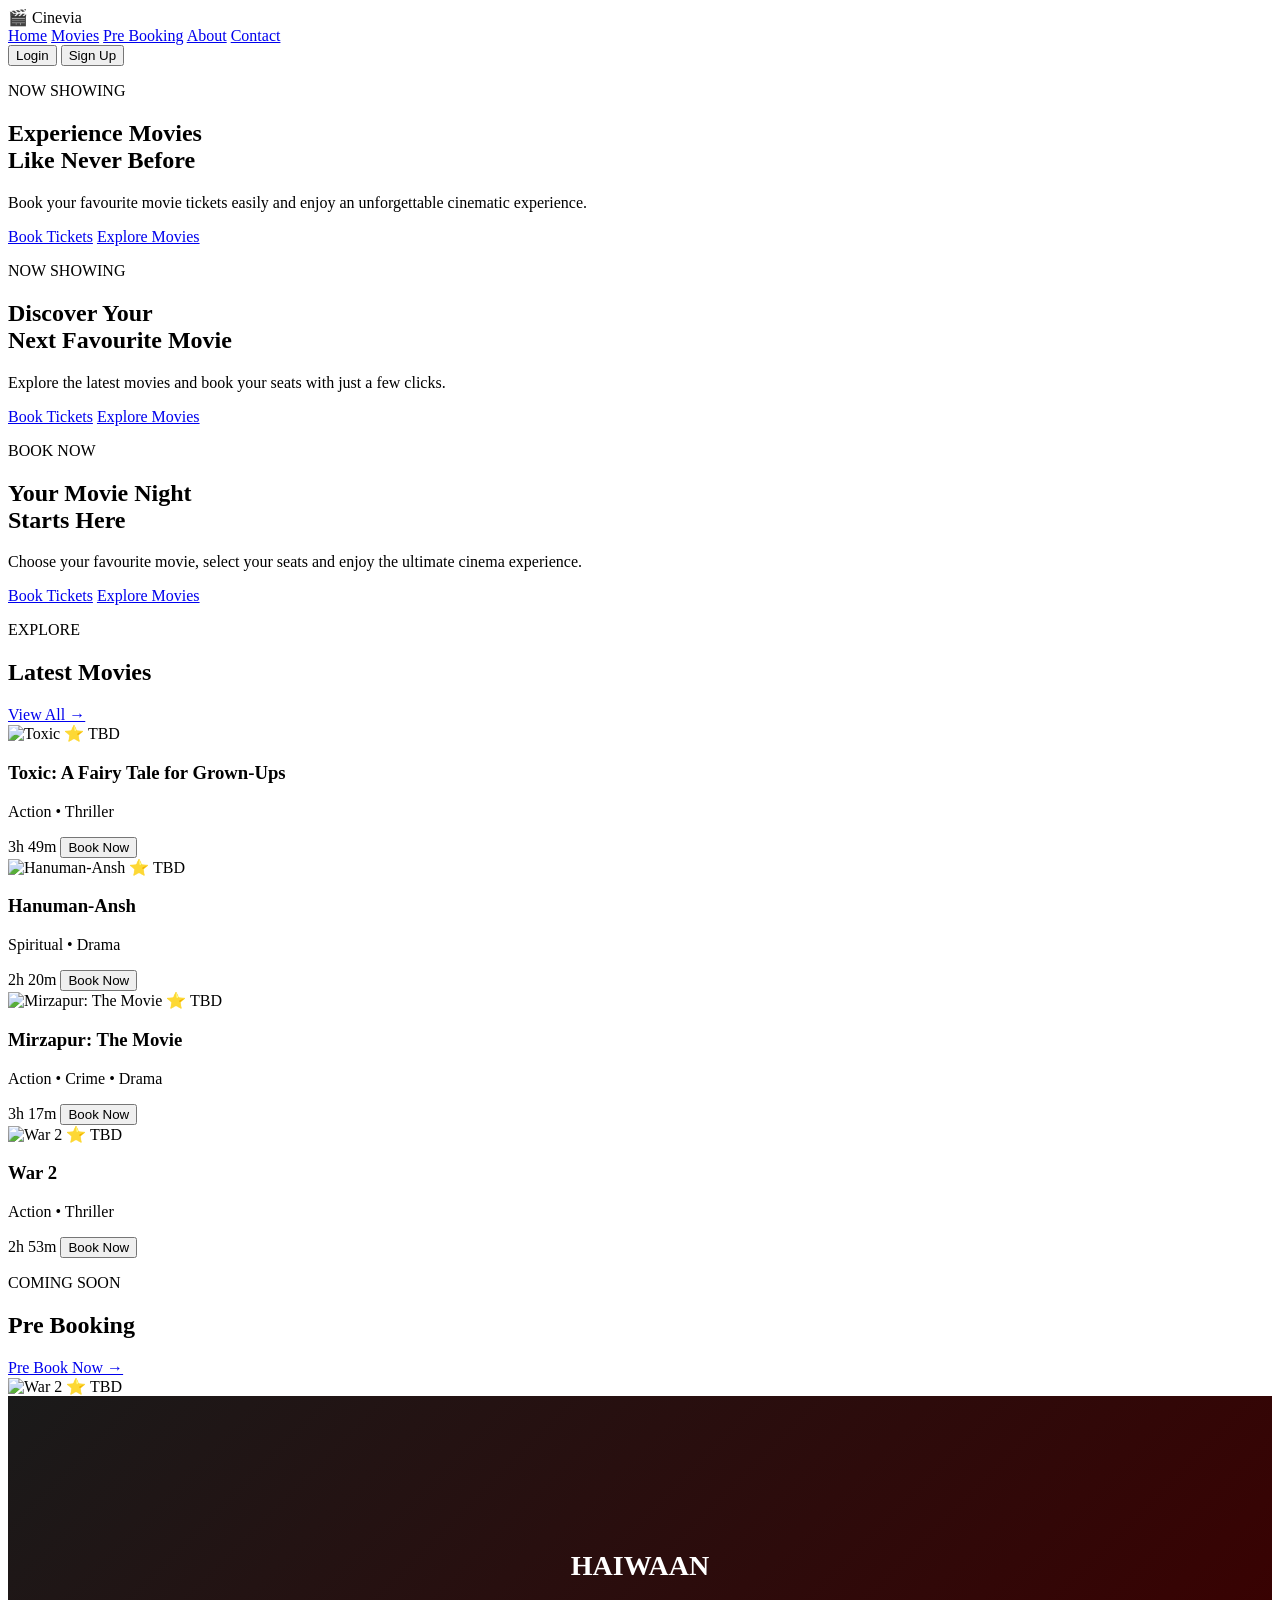
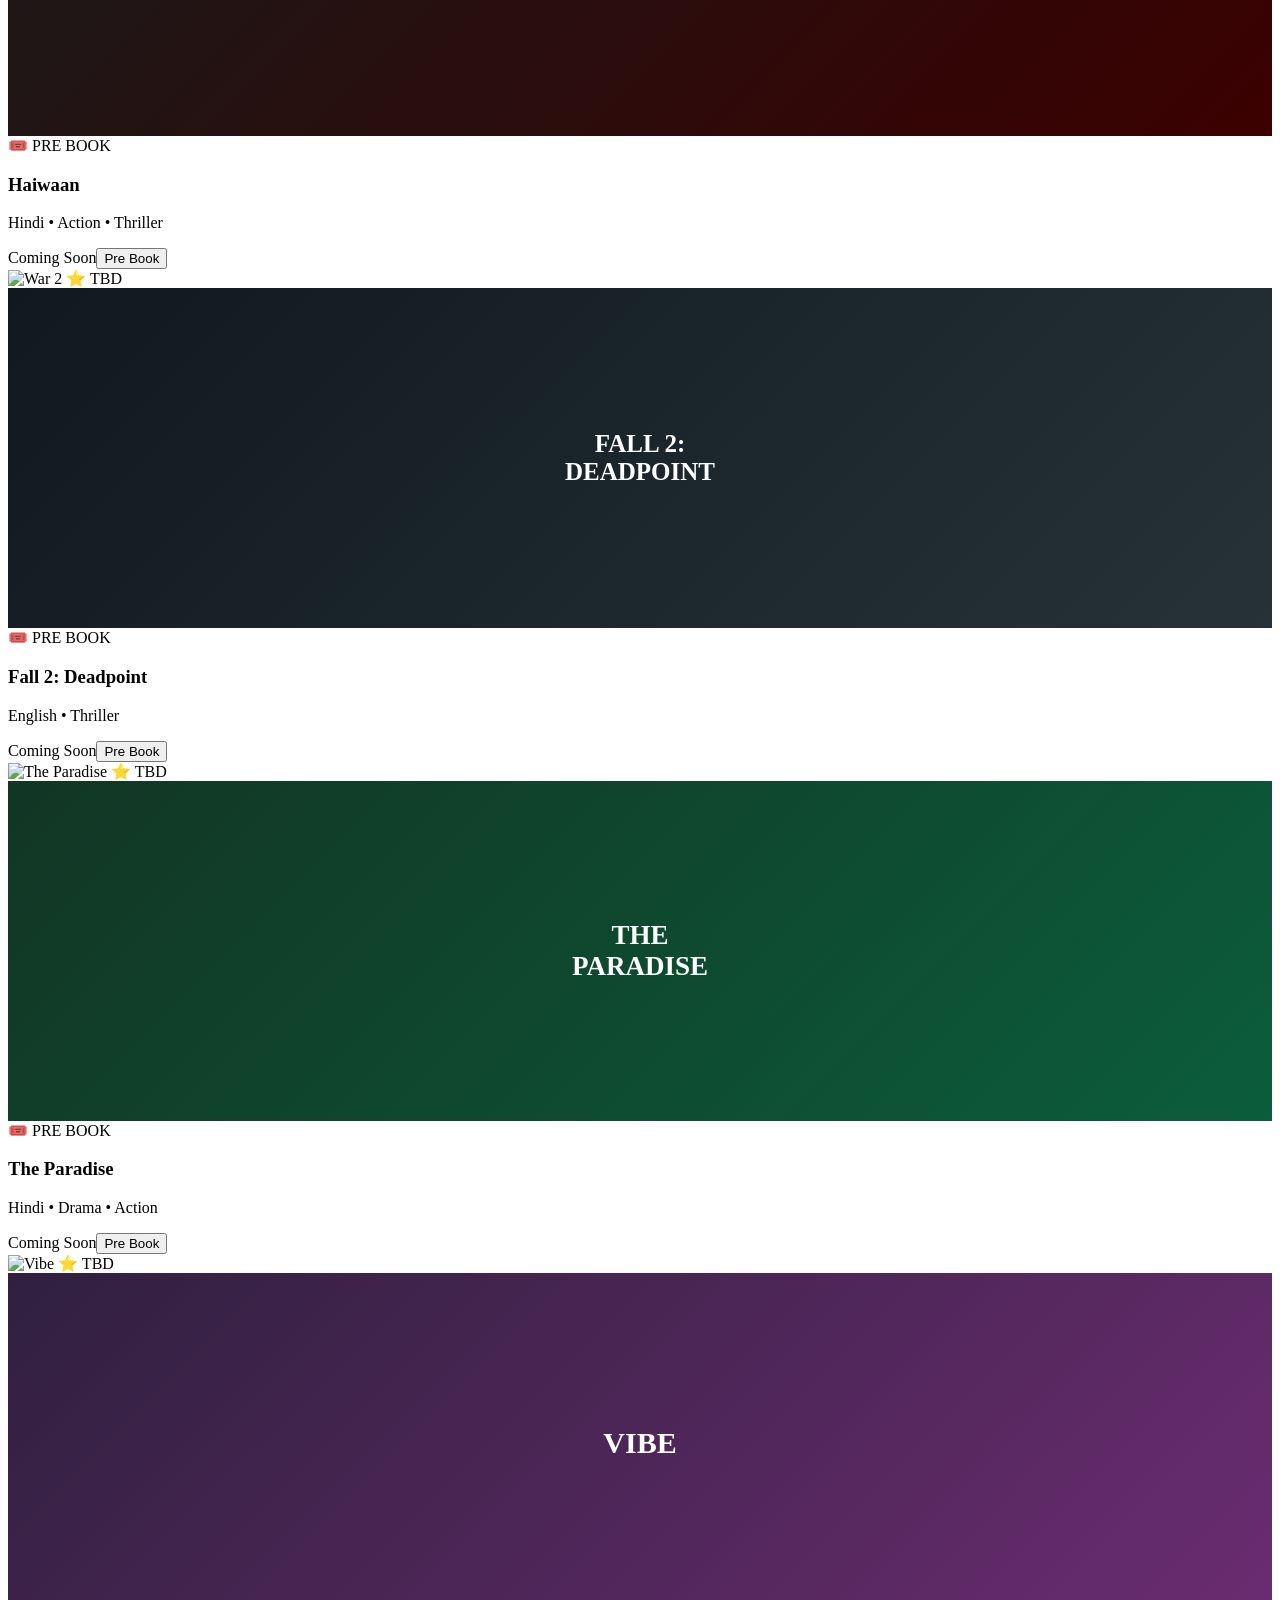
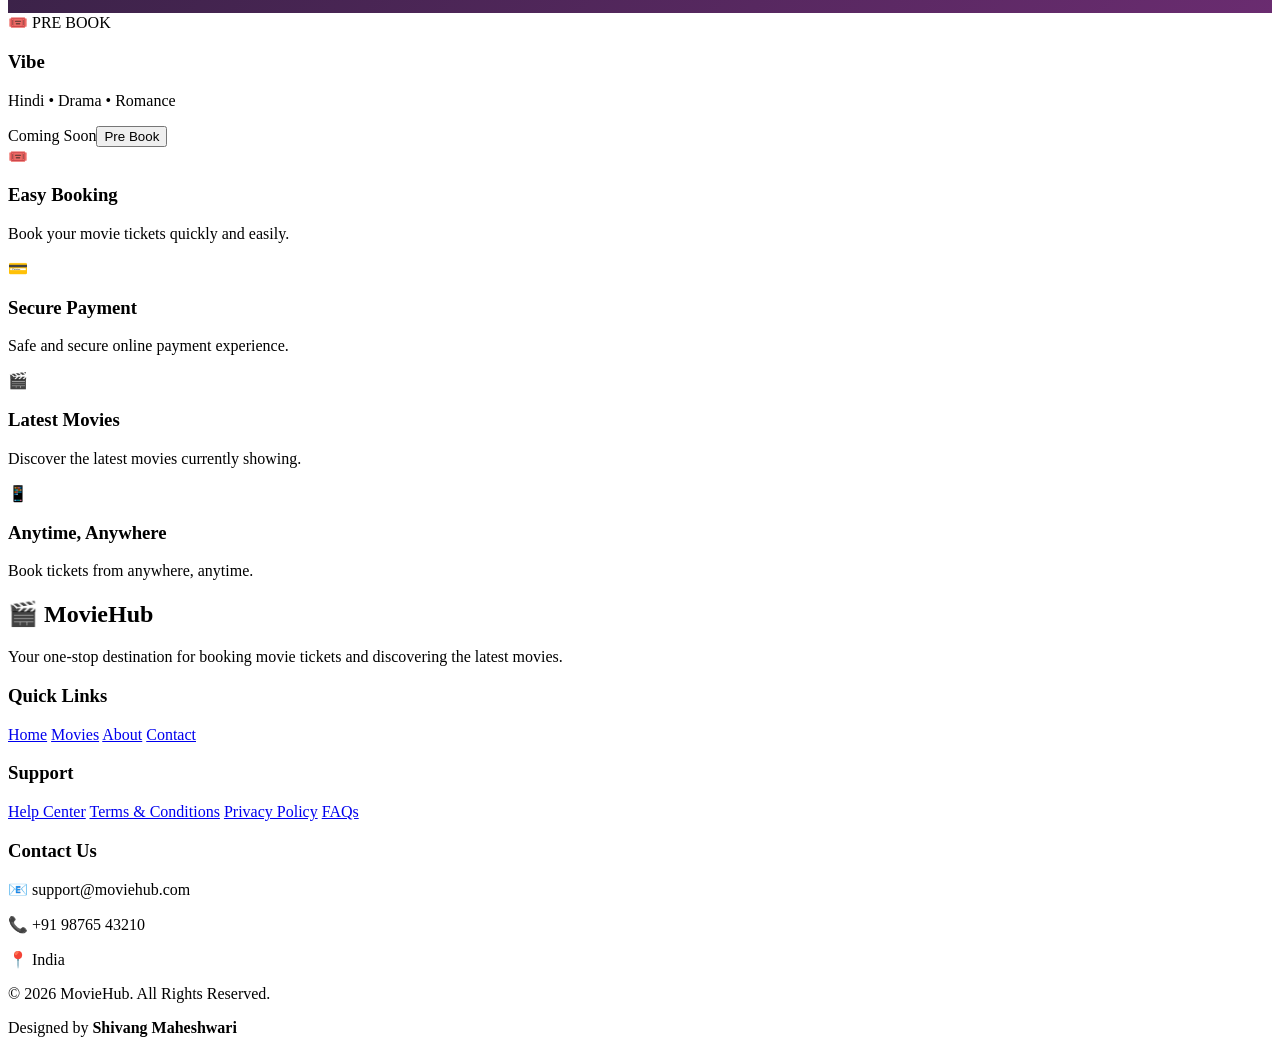
==== html/index.html @ f279b404 "[Shivang] HTML" ====
<!DOCTYPE html>
<html lang="en">
<head>
    <meta charset="UTF-8">
    <meta name="viewport" content="width=device-width, initial-scale=1.0">
    <title>MovieHub - Movie Ticket Booking</title>
    <link rel="stylesheet" href="mini.css">


    <!-- Google Font -->
    
    <link rel="preconnect" href="https://fonts.googleapis.com">
    <link rel="preconnect" href="https://fonts.gstatic.com" crossorigin>
    <link href="https://fonts.googleapis.com/css2?family=Poppins:wght@400;500;600;700;800&display=swap" rel="stylesheet">

    <!-- CSS -->
    <link rel="stylesheet" href="style.css">
</head>

<body>

    <!-- ================= NAVBAR ================= -->
    <header class="navbar">

        <div class="logo">
            🎬 <span>Cinevia</span>
        </div>

        <nav>
            <a href="#home">Home</a>
            <a href="#movies">Movies</a>
            <a href="#pre-booking">Pre Booking</a>
            <a href="#about">About</a>
            <a href="#contact">Contact</a>
        </nav>

        <div class="nav-buttons">
            <button class="login-btn">Login</button>
            <button class="signup-btn">Sign Up</button>
        </div>

    </header>


   <!-- ================= HERO SLIDER ================= -->
<section class="hero-slider" id="home">

    <!-- Slide 1 -->
    <div class="slide slide-1">
        <div class="hero-content">
            <p class="small-title">NOW SHOWING</p>

            <h1>Experience Movies<br>Like Never Before</h1>

            <p class="hero-text">
                Book your favourite movie tickets easily and enjoy
                an unforgettable cinematic experience.
            </p>

            <div class="hero-buttons">
                <a href="#movies" class="book-btn">Book Tickets</a>
                <a href="#movies" class="explore-btn">Explore Movies</a>
            </div>
        </div>
    </div>


    <!-- Slide 2 -->
    <div class="slide slide-2">
        <div class="hero-content">
            <p class="small-title">NOW SHOWING</p>

            <h1>Discover Your<br>Next Favourite Movie</h1>

            <p class="hero-text">
                Explore the latest movies and book your seats
                with just a few clicks.
            </p>

            <div class="hero-buttons">
                <a href="#movies" class="book-btn">Book Tickets</a>
                <a href="#movies" class="explore-btn">Explore Movies</a>
            </div>
        </div>
    </div>


    <!-- Slide 3 -->
    <div class="slide slide-3">
        <div class="hero-content">
            <p class="small-title">BOOK NOW</p>

            <h1>Your Movie Night<br>Starts Here</h1>

            <p class="hero-text">
                Choose your favourite movie, select your seats
                and enjoy the ultimate cinema experience.
            </p>

            <div class="hero-buttons">
                <a href="#movies" class="book-btn">Book Tickets</a>
                <a href="#movies" class="explore-btn">Explore Movies</a>
            </div>
        </div>
    </div>

</section>


    <!-- ================= MOVIES SECTION ================= -->
    <section class="movies-section" id="movies">

        <div class="section-heading">
            <div>
                <p class="section-subtitle">EXPLORE</p>
                <h2>Latest Movies</h2>
            </div>

            <a href="#" class="view-all">View All →</a>
        </div>

        <div class="movie-grid">

            <!-- Movie 1: Toxic -->
            <div class="movie-card">
                <div class="poster">
                    <img src="https://img.studioflicks.com/wp-content/uploads/2026/01/08192338/fJBAfLiNfovSAb6KjkIndpF3Sm7.jpg" alt="Toxic">
                    <span class="rating">⭐ TBD</span>
                </div>

                <div class="movie-info">
                    <h3>Toxic: A Fairy Tale for Grown-Ups</h3>
                    <p>Action • Thriller</p>

                    <div class="movie-bottom">
                        <span>3h 49m</span>
                        <button>Book Now</button>
                    </div>
                </div>
            </div>

            <!-- Movie 2: Hanuman-Ansh -->
            <div class="movie-card">
                <div class="poster">
                    <img src="https://panasiabiz.com/wp-content/uploads/2026/02/hanuman-movie.webp" alt="Hanuman-Ansh">
                    <span class="rating">⭐ TBD</span>
                </div>

                <div class="movie-info">
                    <h3>Hanuman-Ansh</h3>
                    <p>Spiritual • Drama</p>

                    <div class="movie-bottom">
                        <span>2h 20m</span>
                        <button>Book Now</button>
                    </div>
                </div>
            </div>

            <!-- Movie 3: Mirzapur -->
            <div class="movie-card">
                <div class="poster">
                    <img src="https://images.plex.tv/photo?size=large-720&scale=2&url=https:%2F%2Fimage.tmdb.org%2Ft%2Fp%2Foriginal%2F7CFdq8M9ZuP1QRLaBG2ExdcrCBs.jpg" alt="Mirzapur: The Movie">
                    <span class="rating">⭐ TBD</span>
                </div>

                <div class="movie-info">
                    <h3>Mirzapur: The Movie</h3>
                    <p>Action • Crime • Drama</p>

                    <div class="movie-bottom">
                        <span>3h 17m</span>
                        <button>Book Now</button>
                    </div>
                </div>
            </div>

            <!-- Movie 4: War 2 -->
            <div class="movie-card">
                <div class="poster">
                    <img src="https://www.rogerebert.com/wp-content/uploads/2025/08/2Yc8Kl2ldPpDzLrG2M5Ddv62FXB-jpg.webp" alt="War 2">
                    <span class="rating">⭐ TBD</span>
                </div>

                <div class="movie-info">
                    <h3>War 2</h3>
                    <p>Action • Thriller</p>

                    <div class="movie-bottom">
                        <span>2h 53m</span>
                        <button>Book Now</button>
                    </div>
                </div>
            </div>

        </div>
    </section>



    <!-- ================= PRE-BOOKING SECTION ================= -->
    <section class="movies-section" id="pre-booking">
        <div class="section-heading">
            <div>
                <p class="section-subtitle">COMING SOON</p>
                <h2>Pre Booking</h2>
            </div>
            <a href="#pre-booking" class="view-all">Pre Book Now →</a>
        </div>

        <div class="movie-grid">
            <div class="movie-card">
                <div class="poster">
                    <img src="https://m.media-amazon.com/images/M/MV5BMDI3MDI3NmUtNjAwZS00OWU5LWI4ODEtMzMxMTI2OGRhZjQ5XkEyXkFqcGc@._V1_.jpg" alt="War 2">
                    <span class="rating">⭐ TBD</span>
                    <div style="height:100%;min-height:300px;display:flex;align-items:center;justify-content:center;background:linear-gradient(135deg,#1a1a1a,#3b0000);color:white;font-size:28px;font-weight:700;text-align:center;padding:20px;">HAIWAAN</div>
                    <span class="rating">🎟️ PRE BOOK</span>
                </div>
                <div class="movie-info">
                    <h3>Haiwaan</h3>
                    <p>Hindi • Action • Thriller</p>
                    <div class="movie-bottom"><span>Coming Soon</span><button>Pre Book</button></div>
                </div>
            </div>

            <div class="movie-card">
                <div class="poster">
                    <img src="https://image.tmdb.org/t/p/original/252nvxg7orVQIX4O76uPCqq4qem.jpg" alt="War 2">
                    <span class="rating">⭐ TBD</span>
                    <div style="height:100%;min-height:300px;display:flex;align-items:center;justify-content:center;background:linear-gradient(135deg,#101820,#263238);color:white;font-size:25px;font-weight:700;text-align:center;padding:20px;">FALL 2:<br>DEADPOINT</div>
                    <span class="rating">🎟️ PRE BOOK</span>
                </div>
                <div class="movie-info">
                    <h3>Fall 2: Deadpoint</h3>
                    <p>English • Thriller</p>
                    <div class="movie-bottom"><span>Coming Soon</span><button>Pre Book</button></div>
                </div>
            </div>

            <div class="movie-card">
                <div class="poster">
                    <img src="https://images.filmibeat.com/ph-big/2025/08/the-paradise1754637135_0.jpg" alt="The Paradise">
                    <span class="rating">⭐ TBD</span>
                    <div style="height:100%;min-height:300px;display:flex;align-items:center;justify-content:center;background:linear-gradient(135deg,#123524,#0b5d3b);color:white;font-size:27px;font-weight:700;text-align:center;padding:20px;">THE<br>PARADISE</div>
                    <span class="rating">🎟️ PRE BOOK</span>
                </div>
                <div class="movie-info">
                    <h3>The Paradise</h3>
                    <p>Hindi • Drama • Action</p>
                    <div class="movie-bottom"><span>Coming Soon</span><button>Pre Book</button></div>
                </div>
            </div>

            <div class="movie-card">
                <div class="poster">
                    <img src="https://www.bollywoodhungama.com/wp-content/uploads/2026/05/Vibe-01.jpeg" alt="Vibe">
                    <span class="rating">⭐ TBD</span>
                    <div style="height:100%;min-height:300px;display:flex;align-items:center;justify-content:center;background:linear-gradient(135deg,#30203f,#6a2c70);color:white;font-size:30px;font-weight:700;text-align:center;padding:20px;">VIBE</div>
                    <span class="rating">🎟️ PRE BOOK</span>
                </div>
                <div class="movie-info">
                    <h3>Vibe</h3>
                    <p>Hindi • Drama • Romance</p>
                    <div class="movie-bottom"><span>Coming Soon</span><button>Pre Book</button></div>
                </div>
            </div>
        </div>
    </section>


    <!-- ================= FEATURES ================= -->
  <section class="features" id="about">

        <div class="feature">
            <div class="feature-icon">🎟️</div>
            <h3>Easy Booking</h3>
            <p>Book your movie tickets quickly and easily.</p>
        </div>

        <div class="feature">
            <div class="feature-icon">💳</div>
            <h3>Secure Payment</h3>
            <p>Safe and secure online payment experience.</p>
        </div>

        <div class="feature">
            <div class="feature-icon">🎬</div>
            <h3>Latest Movies</h3>
            <p>Discover the latest movies currently showing.</p>
        </div>

        <div class="feature">
            <div class="feature-icon">📱</div>
            <h3>Anytime, Anywhere</h3>
            <p>Book tickets from anywhere, anytime.</p>
        </div>
        

    </section>



    <!-- ================= FOOTER ================= -->
    <footer id="contact">

        <div class="footer-content">

            <div class="footer-about">
                <h2>🎬 MovieHub</h2>

                <p>
                    Your one-stop destination for booking movie
                    tickets and discovering the latest movies.
                </p>
            </div>


            <div class="footer-links">
                <h3>Quick Links</h3>

                <a href="#home">Home</a>
                <a href="#movies">Movies</a>
                <a href="#about">About</a>
                <a href="#contact">Contact</a>
            </div>


            <div class="footer-links">
                <h3>Support</h3>

                <a href="#">Help Center</a>
                <a href="#">Terms & Conditions</a>
                <a href="#">Privacy Policy</a>
                <a href="#">FAQs</a>
            </div>


            <div class="footer-contact">
                <h3>Contact Us</h3>

                <p>📧 support@moviehub.com</p>
                <p>📞 +91 98765 43210</p>
                <p>📍 India</p>
            </div>

        </div>


        <div class="copyright">
            <p>
                © 2026 MovieHub. All Rights Reserved.
            </p>

            <p>
                Designed by <strong>Shivang Maheshwari</strong>
            </p>
        </div>

    </footer>

</body>
</html>
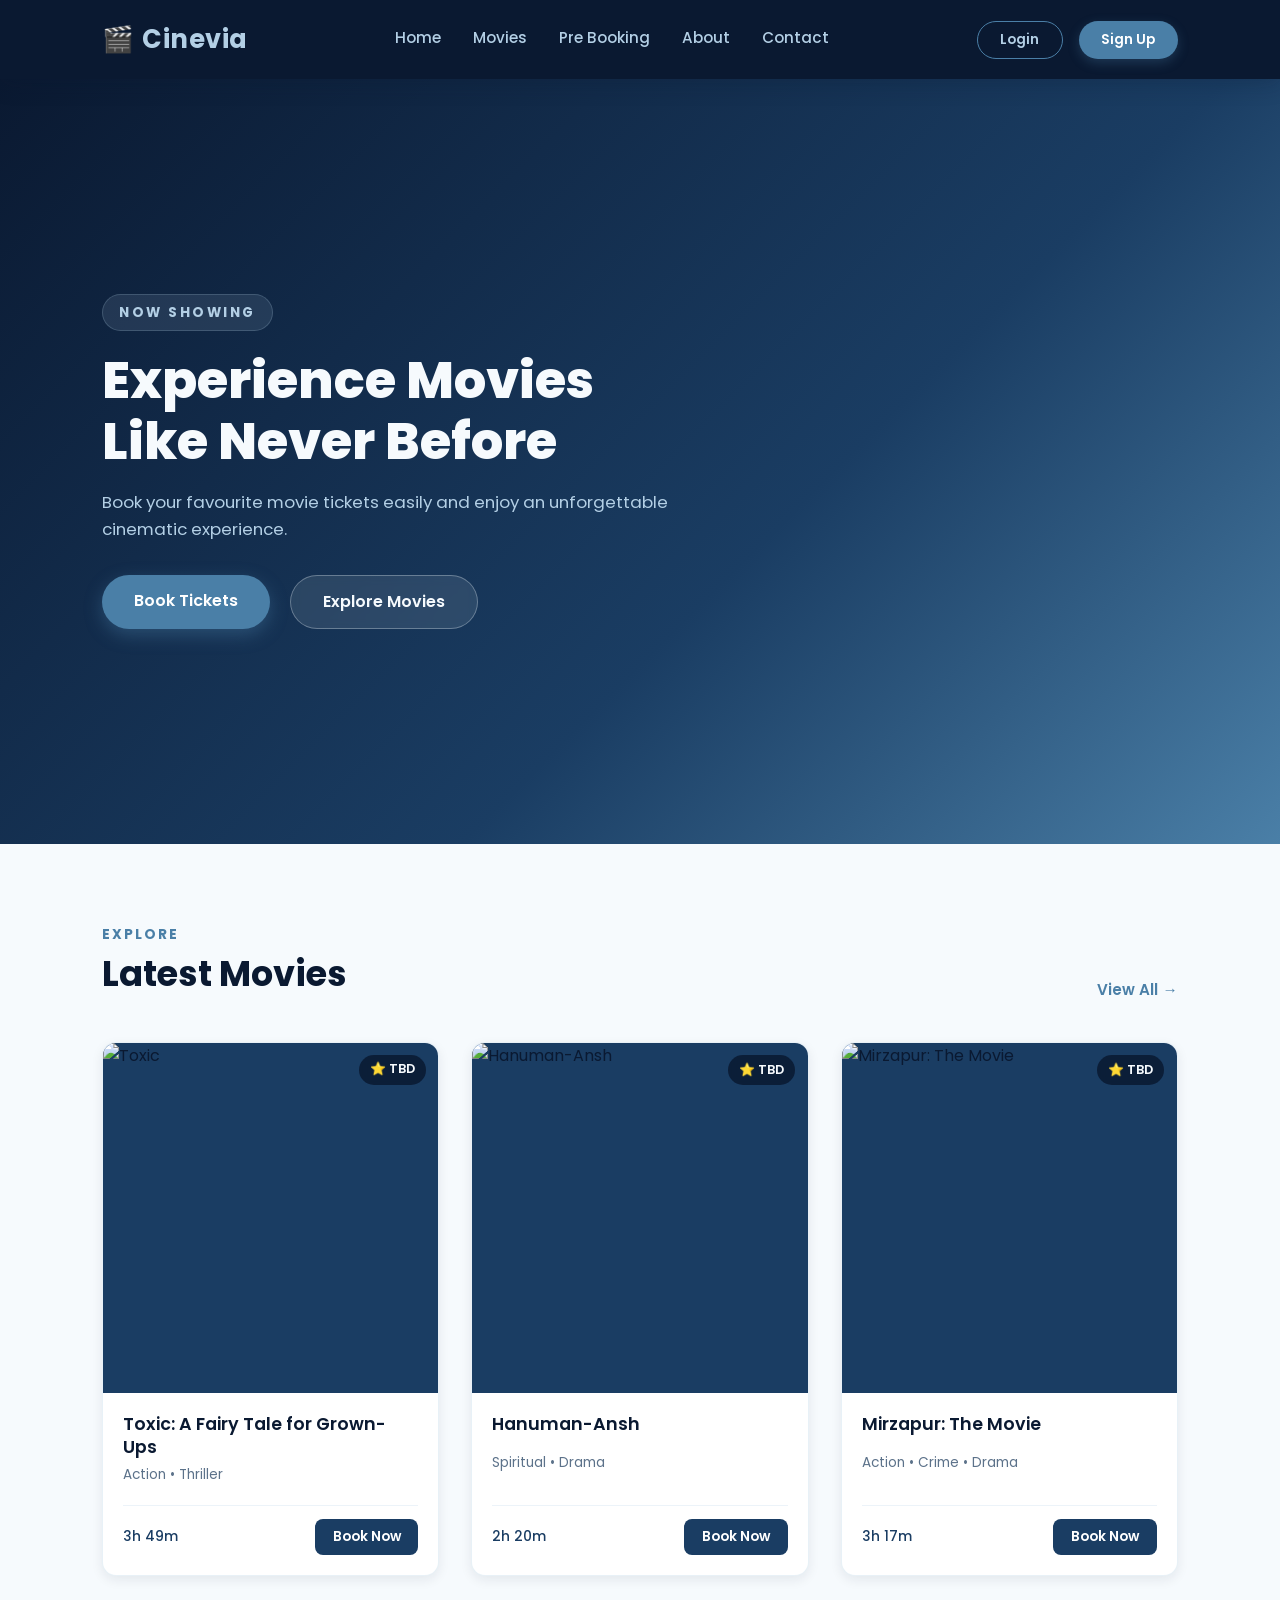
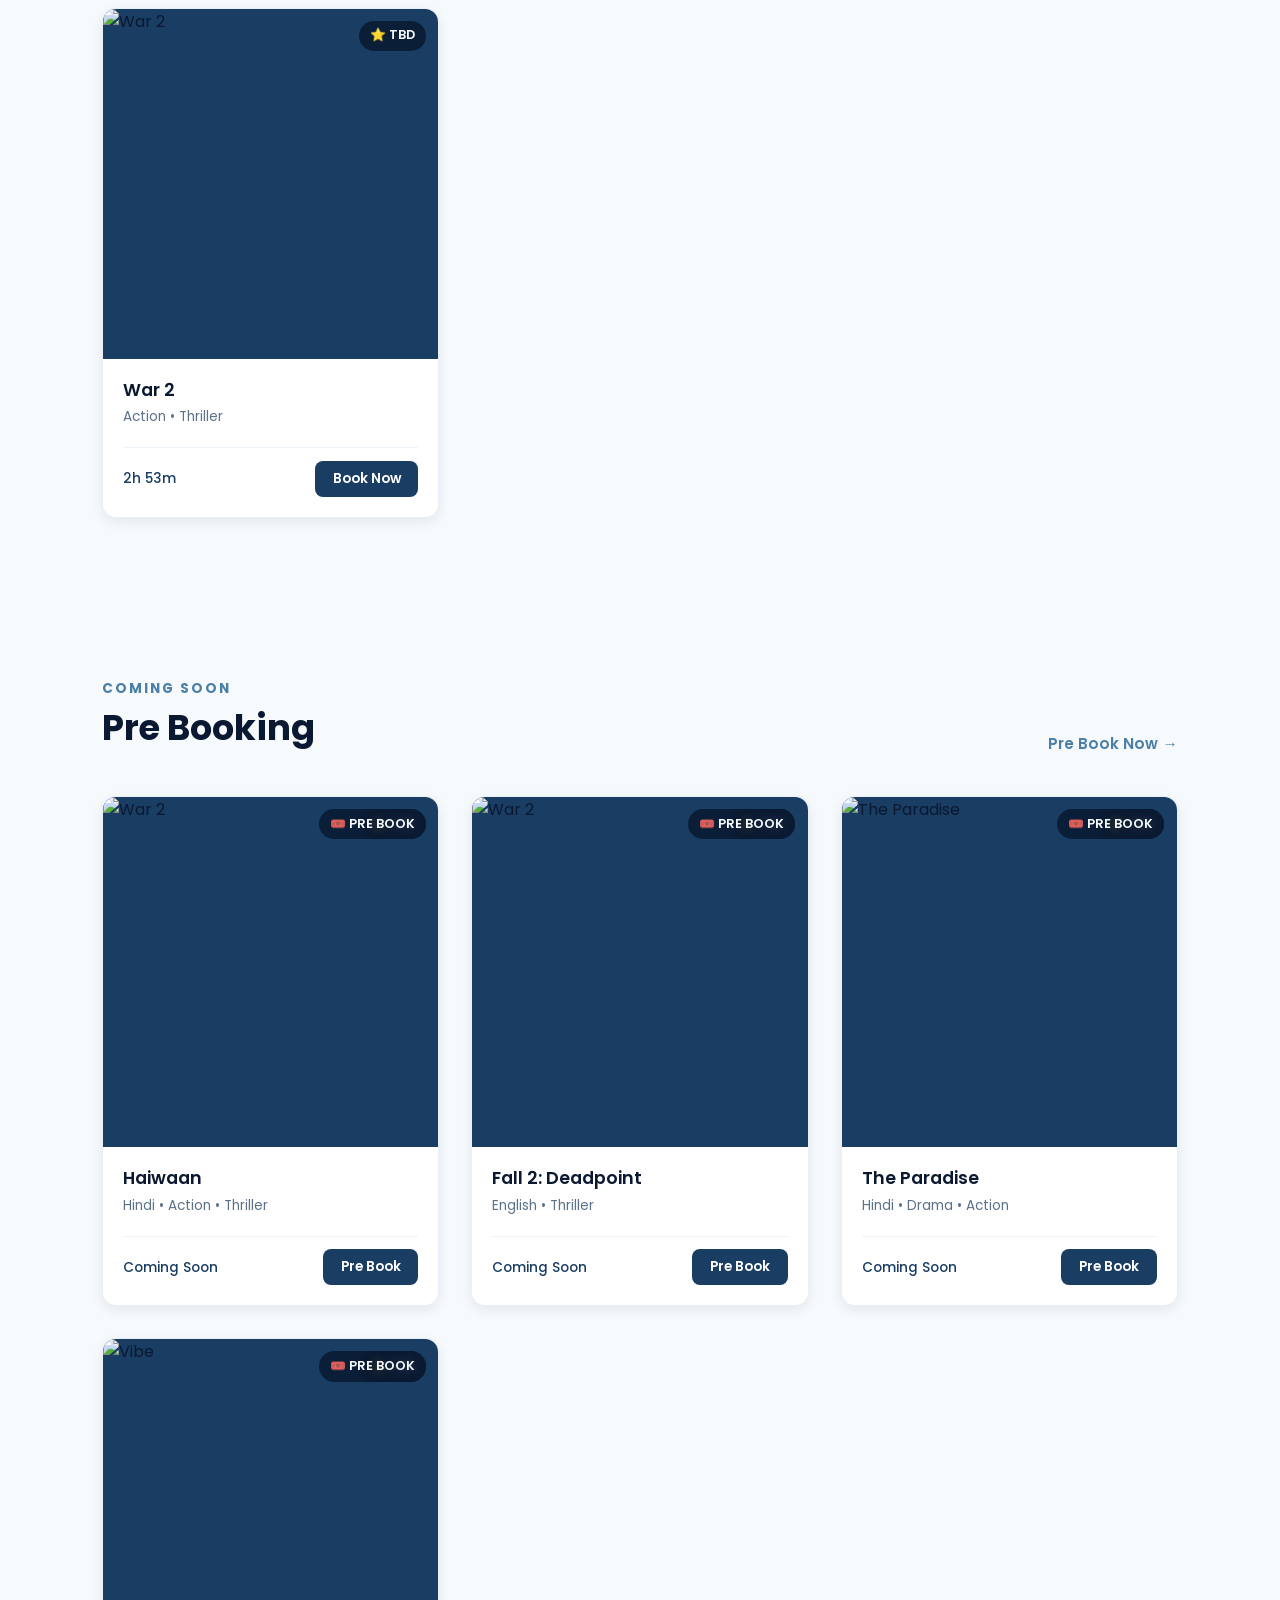
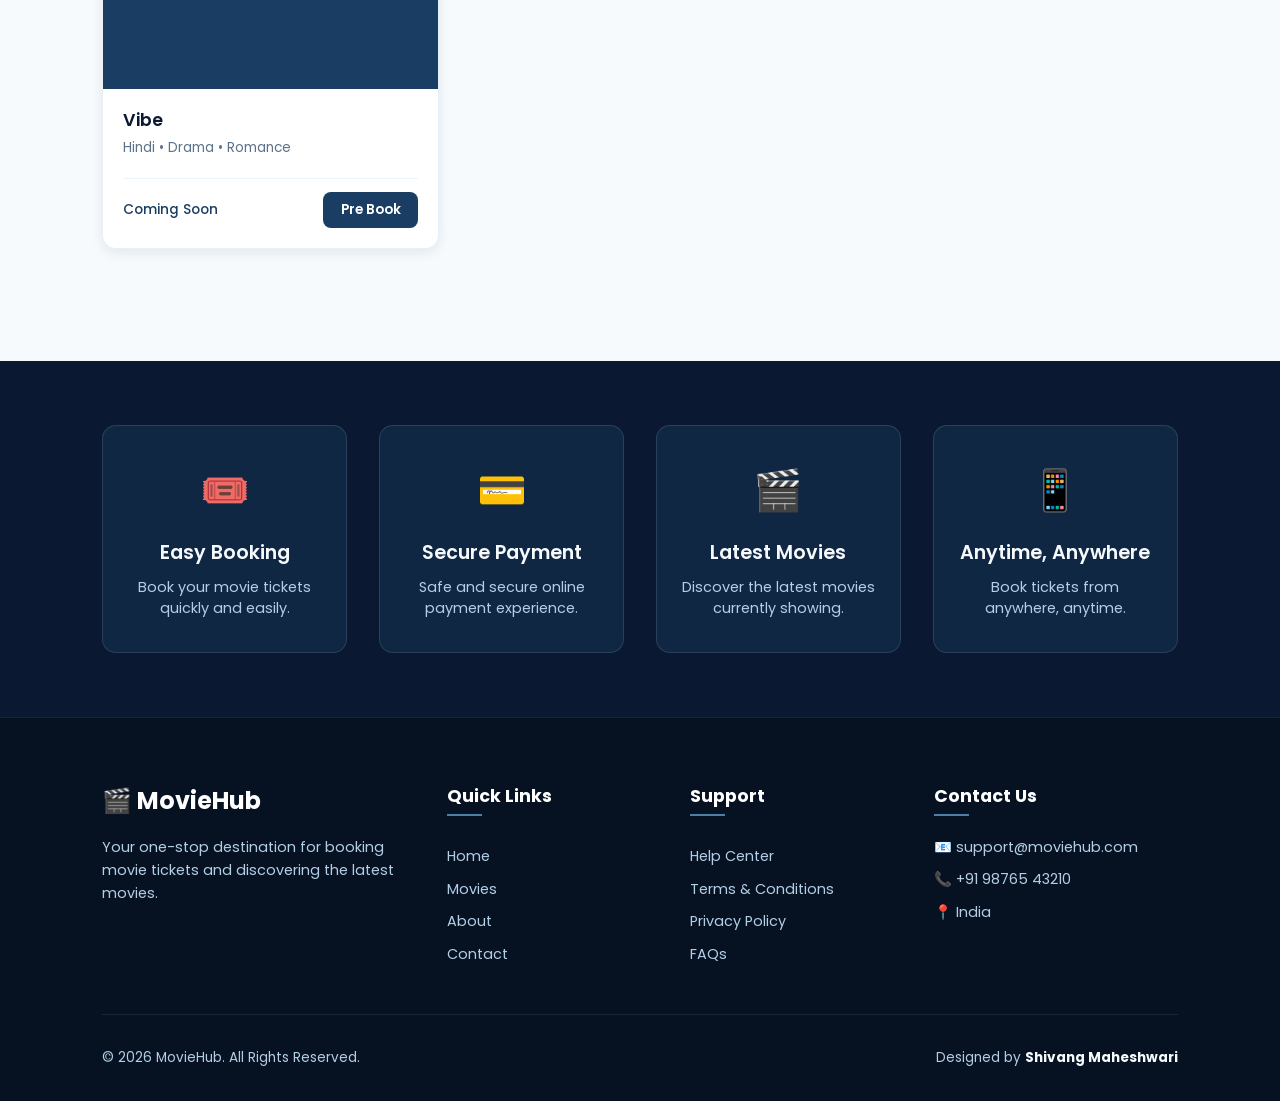
==== commit 4faa3471: "[shubh]Nothing" ====
--- a/html/index.html
+++ b/html/index.html
@@ -4,7 +4,7 @@
     <meta charset="UTF-8">
     <meta name="viewport" content="width=device-width, initial-scale=1.0">
     <title>MovieHub - Movie Ticket Booking</title>
-    <link rel="stylesheet" href="mini.css">
+    <link rel="stylesheet" href="../css/mini.css">
 
 
     <!-- Google Font -->
@@ -14,7 +14,7 @@
     <link href="https://fonts.googleapis.com/css2?family=Poppins:wght@400;500;600;700;800&display=swap" rel="stylesheet">
 
     <!-- CSS -->
-    <link rel="stylesheet" href="style.css">
+    <link rel="stylesheet" href="../css/mini.css">
 </head>
 
 <body>
--- a/css/mini.css
+++ b/css/mini.css
@@ -0,0 +1,574 @@
+/* ==========================================
+   COLOR PALETTE & CSS VARIABLES
+   ========================================== */
+:root {
+    --primary-dark: #0A1931;
+    --secondary-dark: #1A3D63;
+    --accent-blue: #4A7FA7;
+    --light-blue: #B3CFE5;
+    --bg-light: #F6FAFD;
+    --white: #ffffff;
+    --text-dark: #0A1931;
+    --text-muted: #5c728a;
+    
+    --font-main: 'Poppins', sans-serif;
+    --transition: all 0.3s cubic-bezier(0.25, 0.8, 0.25, 1);
+    --shadow-sm: 0 4px 12px rgba(10, 25, 49, 0.08);
+    --shadow-lg: 0 12px 30px rgba(10, 25, 49, 0.15);
+    --border-radius: 14px;
+}
+
+/* ==========================================
+   GLOBAL RESET & BASE STYLES
+   ========================================== */
+* {
+    margin: 0;
+    padding: 0;
+    box-sizing: border-box;
+    font-family: var(--font-main);
+}
+
+html {
+    scroll-behavior: smooth;
+}
+
+body {
+    background-color: var(--bg-light);
+    color: var(--text-dark);
+    line-height: 1.6;
+    overflow-x: hidden;
+}
+
+a {
+    text-decoration: none;
+    color: inherit;
+    transition: var(--transition);
+}
+
+button {
+    cursor: pointer;
+    border: none;
+    outline: none;
+    font-family: var(--font-main);
+    transition: var(--transition);
+}
+
+img {
+    width: 100%;
+    display: block;
+}
+
+/* ==========================================
+   NAVBAR
+   ========================================== */
+.navbar {
+    position: sticky;
+    top: 0;
+    z-index: 1000;
+    display: flex;
+    align-items: center;
+    justify-content: space-between;
+    padding: 1.2rem 8%;
+    background-color: var(--primary-dark);
+    box-shadow: 0 4px 20px rgba(10, 25, 49, 0.25);
+    backdrop-filter: blur(10px);
+}
+
+.logo {
+    font-size: 1.6rem;
+    font-weight: 700;
+    color: var(--bg-light);
+    display: flex;
+    align-items: center;
+    gap: 0.5rem;
+}
+
+.logo span {
+    color: var(--light-blue);
+    letter-spacing: 0.5px;
+}
+
+nav {
+    display: flex;
+    gap: 2rem;
+}
+
+nav a {
+    color: var(--light-blue);
+    font-weight: 500;
+    font-size: 0.95rem;
+    position: relative;
+    padding-bottom: 4px;
+}
+
+nav a:hover {
+    color: var(--white);
+}
+
+nav a::after {
+    content: '';
+    position: absolute;
+    bottom: 0;
+    left: 0;
+    width: 0%;
+    height: 2px;
+    background-color: var(--accent-blue);
+    transition: var(--transition);
+}
+
+nav a:hover::after {
+    width: 100%;
+}
+
+.nav-buttons {
+    display: flex;
+    gap: 1rem;
+}
+
+.login-btn {
+    background: transparent;
+    color: var(--light-blue);
+    border: 1.5px solid var(--accent-blue);
+    padding: 0.5rem 1.4rem;
+    border-radius: 25px;
+    font-weight: 600;
+}
+
+.login-btn:hover {
+    background: var(--accent-blue);
+    color: var(--white);
+}
+
+.signup-btn {
+    background-color: var(--accent-blue);
+    color: var(--white);
+    padding: 0.5rem 1.4rem;
+    border-radius: 25px;
+    font-weight: 600;
+    box-shadow: 0 4px 12px rgba(74, 127, 167, 0.3);
+}
+
+.signup-btn:hover {
+    background-color: var(--secondary-dark);
+    transform: translateY(-2px);
+}
+
+/* ==========================================
+   HERO SLIDER
+   ========================================== */
+.hero-slider {
+    display: flex;
+    overflow-x: auto;
+    scroll-snap-type: x mandatory;
+    scrollbar-width: none; /* Firefox */
+}
+
+.hero-slider::-webkit-scrollbar {
+    display: none; /* Chrome, Safari */
+}
+
+.slide {
+    flex: 0 0 100%;
+    min-height: 85vh;
+    scroll-snap-align: start;
+    display: flex;
+    align-items: center;
+    padding: 0 8%;
+    position: relative;
+    background-size: cover;
+    background-position: center;
+    color: var(--white);
+}
+
+/* Slide Gradient Overlay Backgrounds */
+.slide-1 {
+    background: linear-gradient(135deg, var(--primary-dark) 0%, var(--secondary-dark) 60%, var(--accent-blue) 100%);
+}
+
+.slide-2 {
+    background: linear-gradient(135deg, #061122 0%, var(--primary-dark) 50%, var(--secondary-dark) 100%);
+}
+
+.slide-3 {
+    background: linear-gradient(135deg, var(--secondary-dark) 0%, var(--primary-dark) 70%, #030a14 100%);
+}
+
+.hero-content {
+    max-width: 650px;
+    z-index: 2;
+}
+
+.small-title {
+    display: inline-block;
+    color: var(--light-blue);
+    font-size: 0.85rem;
+    font-weight: 700;
+    letter-spacing: 2.5px;
+    background: rgba(179, 207, 229, 0.12);
+    padding: 0.4rem 1rem;
+    border-radius: 20px;
+    margin-bottom: 1.2rem;
+    border: 1px solid rgba(179, 207, 229, 0.2);
+}
+
+.hero-content h1 {
+    font-size: 3.2rem;
+    line-height: 1.2;
+    font-weight: 800;
+    margin-bottom: 1rem;
+    color: var(--bg-light);
+}
+
+.hero-text {
+    font-size: 1.05rem;
+    color: var(--light-blue);
+    margin-bottom: 2rem;
+    font-weight: 400;
+}
+
+.hero-buttons {
+    display: flex;
+    gap: 1.2rem;
+}
+
+.book-btn {
+    background-color: var(--accent-blue);
+    color: var(--white);
+    padding: 0.85rem 2rem;
+    border-radius: 30px;
+    font-weight: 600;
+    box-shadow: 0 6px 18px rgba(74, 127, 167, 0.4);
+}
+
+.book-btn:hover {
+    background-color: var(--light-blue);
+    color: var(--primary-dark);
+    transform: translateY(-3px);
+}
+
+.explore-btn {
+    background: rgba(246, 250, 253, 0.1);
+    color: var(--bg-light);
+    padding: 0.85rem 2rem;
+    border-radius: 30px;
+    font-weight: 600;
+    border: 1px solid rgba(246, 250, 253, 0.3);
+    backdrop-filter: blur(5px);
+}
+
+.explore-btn:hover {
+    background: rgba(246, 250, 253, 0.25);
+    border-color: var(--bg-light);
+    transform: translateY(-3px);
+}
+
+/* ==========================================
+   MOVIES & PRE-BOOKING SECTIONS
+   ========================================== */
+.movies-section {
+    padding: 5rem 8%;
+}
+
+.section-heading {
+    display: flex;
+    justify-content: space-between;
+    align-items: flex-end;
+    margin-bottom: 2.5rem;
+}
+
+.section-subtitle {
+    color: var(--accent-blue);
+    font-size: 0.85rem;
+    font-weight: 700;
+    letter-spacing: 2px;
+}
+
+.section-heading h2 {
+    font-size: 2.2rem;
+    color: var(--primary-dark);
+    font-weight: 700;
+}
+
+.view-all {
+    color: var(--accent-blue);
+    font-weight: 600;
+    font-size: 0.95rem;
+}
+
+.view-all:hover {
+    color: var(--secondary-dark);
+    transform: translateX(4px);
+}
+
+/* Movie Cards Grid */
+.movie-grid {
+    display: grid;
+    grid-template-columns: repeat(auto-fill, minmax(250px, 1fr));
+    gap: 2rem;
+}
+
+.movie-card {
+    background-color: var(--white);
+    border-radius: var(--border-radius);
+    overflow: hidden;
+    box-shadow: var(--shadow-sm);
+    transition: var(--transition);
+    display: flex;
+    flex-direction: column;
+    border: 1px solid rgba(179, 207, 229, 0.3);
+}
+
+.movie-card:hover {
+    transform: translateY(-8px);
+    box-shadow: var(--shadow-lg);
+}
+
+.poster {
+    position: relative;
+    width: 100%;
+    height: 350px;
+    overflow: hidden;
+    background-color: var(--secondary-dark);
+}
+
+.poster img {
+    width: 100%;
+    height: 100%;
+    object-fit: cover;
+    transition: var(--transition);
+}
+
+.movie-card:hover .poster img {
+    transform: scale(1.05);
+}
+
+.rating {
+    position: absolute;
+    top: 12px;
+    right: 12px;
+    background: rgba(10, 25, 49, 0.85);
+    color: var(--bg-light);
+    padding: 0.3rem 0.7rem;
+    border-radius: 20px;
+    font-size: 0.8rem;
+    font-weight: 600;
+    backdrop-filter: blur(4px);
+    z-index: 2;
+}
+
+.movie-info {
+    padding: 1.25rem;
+    display: flex;
+    flex-direction: column;
+    flex-grow: 1;
+    justify-content: space-between;
+}
+
+.movie-info h3 {
+    font-size: 1.1rem;
+    color: var(--primary-dark);
+    font-weight: 600;
+    margin-bottom: 0.3rem;
+    line-height: 1.3;
+}
+
+.movie-info p {
+    color: var(--text-muted);
+    font-size: 0.85rem;
+    margin-bottom: 1.2rem;
+}
+
+.movie-bottom {
+    display: flex;
+    justify-content: space-between;
+    align-items: center;
+    border-top: 1px solid rgba(179, 207, 229, 0.25);
+    padding-top: 0.8rem;
+}
+
+.movie-bottom span {
+    font-size: 0.85rem;
+    color: var(--secondary-dark);
+    font-weight: 500;
+}
+
+.movie-bottom button {
+    background-color: var(--secondary-dark);
+    color: var(--white);
+    padding: 0.5rem 1.1rem;
+    border-radius: 8px;
+    font-size: 0.85rem;
+    font-weight: 600;
+}
+
+.movie-bottom button:hover {
+    background-color: var(--accent-blue);
+    transform: translateY(-2px);
+}
+
+/* ==========================================
+   FEATURES SECTION
+   ========================================== */
+.features {
+    background-color: var(--primary-dark);
+    padding: 4rem 8%;
+    display: grid;
+    grid-template-columns: repeat(auto-fit, minmax(220px, 1fr));
+    gap: 2rem;
+    margin-top: 2rem;
+}
+
+.feature {
+    background: rgba(26, 61, 99, 0.4);
+    padding: 2rem 1.5rem;
+    border-radius: var(--border-radius);
+    text-align: center;
+    border: 1px solid rgba(179, 207, 229, 0.15);
+    transition: var(--transition);
+}
+
+.feature:hover {
+    transform: translateY(-5px);
+    background: rgba(26, 61, 99, 0.7);
+    border-color: var(--accent-blue);
+}
+
+.feature-icon {
+    font-size: 2.5rem;
+    margin-bottom: 1rem;
+}
+
+.feature h3 {
+    color: var(--bg-light);
+    font-size: 1.2rem;
+    margin-bottom: 0.5rem;
+    font-weight: 600;
+}
+
+.feature p {
+    color: var(--light-blue);
+    font-size: 0.9rem;
+    line-height: 1.5;
+}
+
+/* ==========================================
+   FOOTER
+   ========================================== */
+footer {
+    background-color: #061122;
+    color: var(--light-blue);
+    padding: 4rem 8% 2rem;
+    border-top: 1px solid rgba(179, 207, 229, 0.1);
+}
+
+.footer-content {
+    display: grid;
+    grid-template-columns: 1.5fr 1fr 1fr 1.2fr;
+    gap: 2.5rem;
+    margin-bottom: 3rem;
+}
+
+.footer-about h2 {
+    color: var(--white);
+    font-size: 1.5rem;
+    margin-bottom: 1rem;
+}
+
+.footer-about p {
+    font-size: 0.9rem;
+    line-height: 1.6;
+}
+
+.footer-links h3, 
+.footer-contact h3 {
+    color: var(--white);
+    font-size: 1.1rem;
+    margin-bottom: 1.2rem;
+    position: relative;
+    padding-bottom: 0.4rem;
+}
+
+.footer-links h3::after, 
+.footer-contact h3::after {
+    content: '';
+    position: absolute;
+    bottom: 0;
+    left: 0;
+    width: 35px;
+    height: 2px;
+    background-color: var(--accent-blue);
+}
+
+.footer-links {
+    display: flex;
+    flex-direction: column;
+    gap: 0.6rem;
+}
+
+.footer-links a {
+    font-size: 0.9rem;
+}
+
+.footer-links a:hover {
+    color: var(--white);
+    padding-left: 5px;
+}
+
+.footer-contact p {
+    font-size: 0.9rem;
+    margin-bottom: 0.6rem;
+}
+
+.copyright {
+    display: flex;
+    justify-content: space-between;
+    align-items: center;
+    padding-top: 2rem;
+    border-top: 1px solid rgba(179, 207, 229, 0.1);
+    font-size: 0.85rem;
+}
+
+.copyright strong {
+    color: var(--bg-light);
+}
+
+/* ==========================================
+   RESPONSIVE DESIGN (MEDIA QUERIES)
+   ========================================== */
+@media (max-width: 992px) {
+    .footer-content {
+        grid-template-columns: 1fr 1fr;
+    }
+}
+
+@media (max-width: 768px) {
+    .navbar {
+        flex-direction: column;
+        gap: 1rem;
+        padding: 1rem 5%;
+    }
+    
+    nav {
+        gap: 1.2rem;
+        flex-wrap: wrap;
+        justify-content: center;
+    }
+
+    .hero-content h1 {
+        font-size: 2.2rem;
+    }
+
+    .hero-buttons {
+        flex-direction: column;
+    }
+
+    .footer-content {
+        grid-template-columns: 1fr;
+    }
+
+    .copyright {
+        flex-direction: column;
+        gap: 0.8rem;
+        text-align: center;
+    }
+}
--- a/css/mini.css
+++ b/css/mini.css
@@ -0,0 +1,574 @@
+/* ==========================================
+   COLOR PALETTE & CSS VARIABLES
+   ========================================== */
+:root {
+    --primary-dark: #0A1931;
+    --secondary-dark: #1A3D63;
+    --accent-blue: #4A7FA7;
+    --light-blue: #B3CFE5;
+    --bg-light: #F6FAFD;
+    --white: #ffffff;
+    --text-dark: #0A1931;
+    --text-muted: #5c728a;
+    
+    --font-main: 'Poppins', sans-serif;
+    --transition: all 0.3s cubic-bezier(0.25, 0.8, 0.25, 1);
+    --shadow-sm: 0 4px 12px rgba(10, 25, 49, 0.08);
+    --shadow-lg: 0 12px 30px rgba(10, 25, 49, 0.15);
+    --border-radius: 14px;
+}
+
+/* ==========================================
+   GLOBAL RESET & BASE STYLES
+   ========================================== */
+* {
+    margin: 0;
+    padding: 0;
+    box-sizing: border-box;
+    font-family: var(--font-main);
+}
+
+html {
+    scroll-behavior: smooth;
+}
+
+body {
+    background-color: var(--bg-light);
+    color: var(--text-dark);
+    line-height: 1.6;
+    overflow-x: hidden;
+}
+
+a {
+    text-decoration: none;
+    color: inherit;
+    transition: var(--transition);
+}
+
+button {
+    cursor: pointer;
+    border: none;
+    outline: none;
+    font-family: var(--font-main);
+    transition: var(--transition);
+}
+
+img {
+    width: 100%;
+    display: block;
+}
+
+/* ==========================================
+   NAVBAR
+   ========================================== */
+.navbar {
+    position: sticky;
+    top: 0;
+    z-index: 1000;
+    display: flex;
+    align-items: center;
+    justify-content: space-between;
+    padding: 1.2rem 8%;
+    background-color: var(--primary-dark);
+    box-shadow: 0 4px 20px rgba(10, 25, 49, 0.25);
+    backdrop-filter: blur(10px);
+}
+
+.logo {
+    font-size: 1.6rem;
+    font-weight: 700;
+    color: var(--bg-light);
+    display: flex;
+    align-items: center;
+    gap: 0.5rem;
+}
+
+.logo span {
+    color: var(--light-blue);
+    letter-spacing: 0.5px;
+}
+
+nav {
+    display: flex;
+    gap: 2rem;
+}
+
+nav a {
+    color: var(--light-blue);
+    font-weight: 500;
+    font-size: 0.95rem;
+    position: relative;
+    padding-bottom: 4px;
+}
+
+nav a:hover {
+    color: var(--white);
+}
+
+nav a::after {
+    content: '';
+    position: absolute;
+    bottom: 0;
+    left: 0;
+    width: 0%;
+    height: 2px;
+    background-color: var(--accent-blue);
+    transition: var(--transition);
+}
+
+nav a:hover::after {
+    width: 100%;
+}
+
+.nav-buttons {
+    display: flex;
+    gap: 1rem;
+}
+
+.login-btn {
+    background: transparent;
+    color: var(--light-blue);
+    border: 1.5px solid var(--accent-blue);
+    padding: 0.5rem 1.4rem;
+    border-radius: 25px;
+    font-weight: 600;
+}
+
+.login-btn:hover {
+    background: var(--accent-blue);
+    color: var(--white);
+}
+
+.signup-btn {
+    background-color: var(--accent-blue);
+    color: var(--white);
+    padding: 0.5rem 1.4rem;
+    border-radius: 25px;
+    font-weight: 600;
+    box-shadow: 0 4px 12px rgba(74, 127, 167, 0.3);
+}
+
+.signup-btn:hover {
+    background-color: var(--secondary-dark);
+    transform: translateY(-2px);
+}
+
+/* ==========================================
+   HERO SLIDER
+   ========================================== */
+.hero-slider {
+    display: flex;
+    overflow-x: auto;
+    scroll-snap-type: x mandatory;
+    scrollbar-width: none; /* Firefox */
+}
+
+.hero-slider::-webkit-scrollbar {
+    display: none; /* Chrome, Safari */
+}
+
+.slide {
+    flex: 0 0 100%;
+    min-height: 85vh;
+    scroll-snap-align: start;
+    display: flex;
+    align-items: center;
+    padding: 0 8%;
+    position: relative;
+    background-size: cover;
+    background-position: center;
+    color: var(--white);
+}
+
+/* Slide Gradient Overlay Backgrounds */
+.slide-1 {
+    background: linear-gradient(135deg, var(--primary-dark) 0%, var(--secondary-dark) 60%, var(--accent-blue) 100%);
+}
+
+.slide-2 {
+    background: linear-gradient(135deg, #061122 0%, var(--primary-dark) 50%, var(--secondary-dark) 100%);
+}
+
+.slide-3 {
+    background: linear-gradient(135deg, var(--secondary-dark) 0%, var(--primary-dark) 70%, #030a14 100%);
+}
+
+.hero-content {
+    max-width: 650px;
+    z-index: 2;
+}
+
+.small-title {
+    display: inline-block;
+    color: var(--light-blue);
+    font-size: 0.85rem;
+    font-weight: 700;
+    letter-spacing: 2.5px;
+    background: rgba(179, 207, 229, 0.12);
+    padding: 0.4rem 1rem;
+    border-radius: 20px;
+    margin-bottom: 1.2rem;
+    border: 1px solid rgba(179, 207, 229, 0.2);
+}
+
+.hero-content h1 {
+    font-size: 3.2rem;
+    line-height: 1.2;
+    font-weight: 800;
+    margin-bottom: 1rem;
+    color: var(--bg-light);
+}
+
+.hero-text {
+    font-size: 1.05rem;
+    color: var(--light-blue);
+    margin-bottom: 2rem;
+    font-weight: 400;
+}
+
+.hero-buttons {
+    display: flex;
+    gap: 1.2rem;
+}
+
+.book-btn {
+    background-color: var(--accent-blue);
+    color: var(--white);
+    padding: 0.85rem 2rem;
+    border-radius: 30px;
+    font-weight: 600;
+    box-shadow: 0 6px 18px rgba(74, 127, 167, 0.4);
+}
+
+.book-btn:hover {
+    background-color: var(--light-blue);
+    color: var(--primary-dark);
+    transform: translateY(-3px);
+}
+
+.explore-btn {
+    background: rgba(246, 250, 253, 0.1);
+    color: var(--bg-light);
+    padding: 0.85rem 2rem;
+    border-radius: 30px;
+    font-weight: 600;
+    border: 1px solid rgba(246, 250, 253, 0.3);
+    backdrop-filter: blur(5px);
+}
+
+.explore-btn:hover {
+    background: rgba(246, 250, 253, 0.25);
+    border-color: var(--bg-light);
+    transform: translateY(-3px);
+}
+
+/* ==========================================
+   MOVIES & PRE-BOOKING SECTIONS
+   ========================================== */
+.movies-section {
+    padding: 5rem 8%;
+}
+
+.section-heading {
+    display: flex;
+    justify-content: space-between;
+    align-items: flex-end;
+    margin-bottom: 2.5rem;
+}
+
+.section-subtitle {
+    color: var(--accent-blue);
+    font-size: 0.85rem;
+    font-weight: 700;
+    letter-spacing: 2px;
+}
+
+.section-heading h2 {
+    font-size: 2.2rem;
+    color: var(--primary-dark);
+    font-weight: 700;
+}
+
+.view-all {
+    color: var(--accent-blue);
+    font-weight: 600;
+    font-size: 0.95rem;
+}
+
+.view-all:hover {
+    color: var(--secondary-dark);
+    transform: translateX(4px);
+}
+
+/* Movie Cards Grid */
+.movie-grid {
+    display: grid;
+    grid-template-columns: repeat(auto-fill, minmax(250px, 1fr));
+    gap: 2rem;
+}
+
+.movie-card {
+    background-color: var(--white);
+    border-radius: var(--border-radius);
+    overflow: hidden;
+    box-shadow: var(--shadow-sm);
+    transition: var(--transition);
+    display: flex;
+    flex-direction: column;
+    border: 1px solid rgba(179, 207, 229, 0.3);
+}
+
+.movie-card:hover {
+    transform: translateY(-8px);
+    box-shadow: var(--shadow-lg);
+}
+
+.poster {
+    position: relative;
+    width: 100%;
+    height: 350px;
+    overflow: hidden;
+    background-color: var(--secondary-dark);
+}
+
+.poster img {
+    width: 100%;
+    height: 100%;
+    object-fit: cover;
+    transition: var(--transition);
+}
+
+.movie-card:hover .poster img {
+    transform: scale(1.05);
+}
+
+.rating {
+    position: absolute;
+    top: 12px;
+    right: 12px;
+    background: rgba(10, 25, 49, 0.85);
+    color: var(--bg-light);
+    padding: 0.3rem 0.7rem;
+    border-radius: 20px;
+    font-size: 0.8rem;
+    font-weight: 600;
+    backdrop-filter: blur(4px);
+    z-index: 2;
+}
+
+.movie-info {
+    padding: 1.25rem;
+    display: flex;
+    flex-direction: column;
+    flex-grow: 1;
+    justify-content: space-between;
+}
+
+.movie-info h3 {
+    font-size: 1.1rem;
+    color: var(--primary-dark);
+    font-weight: 600;
+    margin-bottom: 0.3rem;
+    line-height: 1.3;
+}
+
+.movie-info p {
+    color: var(--text-muted);
+    font-size: 0.85rem;
+    margin-bottom: 1.2rem;
+}
+
+.movie-bottom {
+    display: flex;
+    justify-content: space-between;
+    align-items: center;
+    border-top: 1px solid rgba(179, 207, 229, 0.25);
+    padding-top: 0.8rem;
+}
+
+.movie-bottom span {
+    font-size: 0.85rem;
+    color: var(--secondary-dark);
+    font-weight: 500;
+}
+
+.movie-bottom button {
+    background-color: var(--secondary-dark);
+    color: var(--white);
+    padding: 0.5rem 1.1rem;
+    border-radius: 8px;
+    font-size: 0.85rem;
+    font-weight: 600;
+}
+
+.movie-bottom button:hover {
+    background-color: var(--accent-blue);
+    transform: translateY(-2px);
+}
+
+/* ==========================================
+   FEATURES SECTION
+   ========================================== */
+.features {
+    background-color: var(--primary-dark);
+    padding: 4rem 8%;
+    display: grid;
+    grid-template-columns: repeat(auto-fit, minmax(220px, 1fr));
+    gap: 2rem;
+    margin-top: 2rem;
+}
+
+.feature {
+    background: rgba(26, 61, 99, 0.4);
+    padding: 2rem 1.5rem;
+    border-radius: var(--border-radius);
+    text-align: center;
+    border: 1px solid rgba(179, 207, 229, 0.15);
+    transition: var(--transition);
+}
+
+.feature:hover {
+    transform: translateY(-5px);
+    background: rgba(26, 61, 99, 0.7);
+    border-color: var(--accent-blue);
+}
+
+.feature-icon {
+    font-size: 2.5rem;
+    margin-bottom: 1rem;
+}
+
+.feature h3 {
+    color: var(--bg-light);
+    font-size: 1.2rem;
+    margin-bottom: 0.5rem;
+    font-weight: 600;
+}
+
+.feature p {
+    color: var(--light-blue);
+    font-size: 0.9rem;
+    line-height: 1.5;
+}
+
+/* ==========================================
+   FOOTER
+   ========================================== */
+footer {
+    background-color: #061122;
+    color: var(--light-blue);
+    padding: 4rem 8% 2rem;
+    border-top: 1px solid rgba(179, 207, 229, 0.1);
+}
+
+.footer-content {
+    display: grid;
+    grid-template-columns: 1.5fr 1fr 1fr 1.2fr;
+    gap: 2.5rem;
+    margin-bottom: 3rem;
+}
+
+.footer-about h2 {
+    color: var(--white);
+    font-size: 1.5rem;
+    margin-bottom: 1rem;
+}
+
+.footer-about p {
+    font-size: 0.9rem;
+    line-height: 1.6;
+}
+
+.footer-links h3, 
+.footer-contact h3 {
+    color: var(--white);
+    font-size: 1.1rem;
+    margin-bottom: 1.2rem;
+    position: relative;
+    padding-bottom: 0.4rem;
+}
+
+.footer-links h3::after, 
+.footer-contact h3::after {
+    content: '';
+    position: absolute;
+    bottom: 0;
+    left: 0;
+    width: 35px;
+    height: 2px;
+    background-color: var(--accent-blue);
+}
+
+.footer-links {
+    display: flex;
+    flex-direction: column;
+    gap: 0.6rem;
+}
+
+.footer-links a {
+    font-size: 0.9rem;
+}
+
+.footer-links a:hover {
+    color: var(--white);
+    padding-left: 5px;
+}
+
+.footer-contact p {
+    font-size: 0.9rem;
+    margin-bottom: 0.6rem;
+}
+
+.copyright {
+    display: flex;
+    justify-content: space-between;
+    align-items: center;
+    padding-top: 2rem;
+    border-top: 1px solid rgba(179, 207, 229, 0.1);
+    font-size: 0.85rem;
+}
+
+.copyright strong {
+    color: var(--bg-light);
+}
+
+/* ==========================================
+   RESPONSIVE DESIGN (MEDIA QUERIES)
+   ========================================== */
+@media (max-width: 992px) {
+    .footer-content {
+        grid-template-columns: 1fr 1fr;
+    }
+}
+
+@media (max-width: 768px) {
+    .navbar {
+        flex-direction: column;
+        gap: 1rem;
+        padding: 1rem 5%;
+    }
+    
+    nav {
+        gap: 1.2rem;
+        flex-wrap: wrap;
+        justify-content: center;
+    }
+
+    .hero-content h1 {
+        font-size: 2.2rem;
+    }
+
+    .hero-buttons {
+        flex-direction: column;
+    }
+
+    .footer-content {
+        grid-template-columns: 1fr;
+    }
+
+    .copyright {
+        flex-direction: column;
+        gap: 0.8rem;
+        text-align: center;
+    }
+}
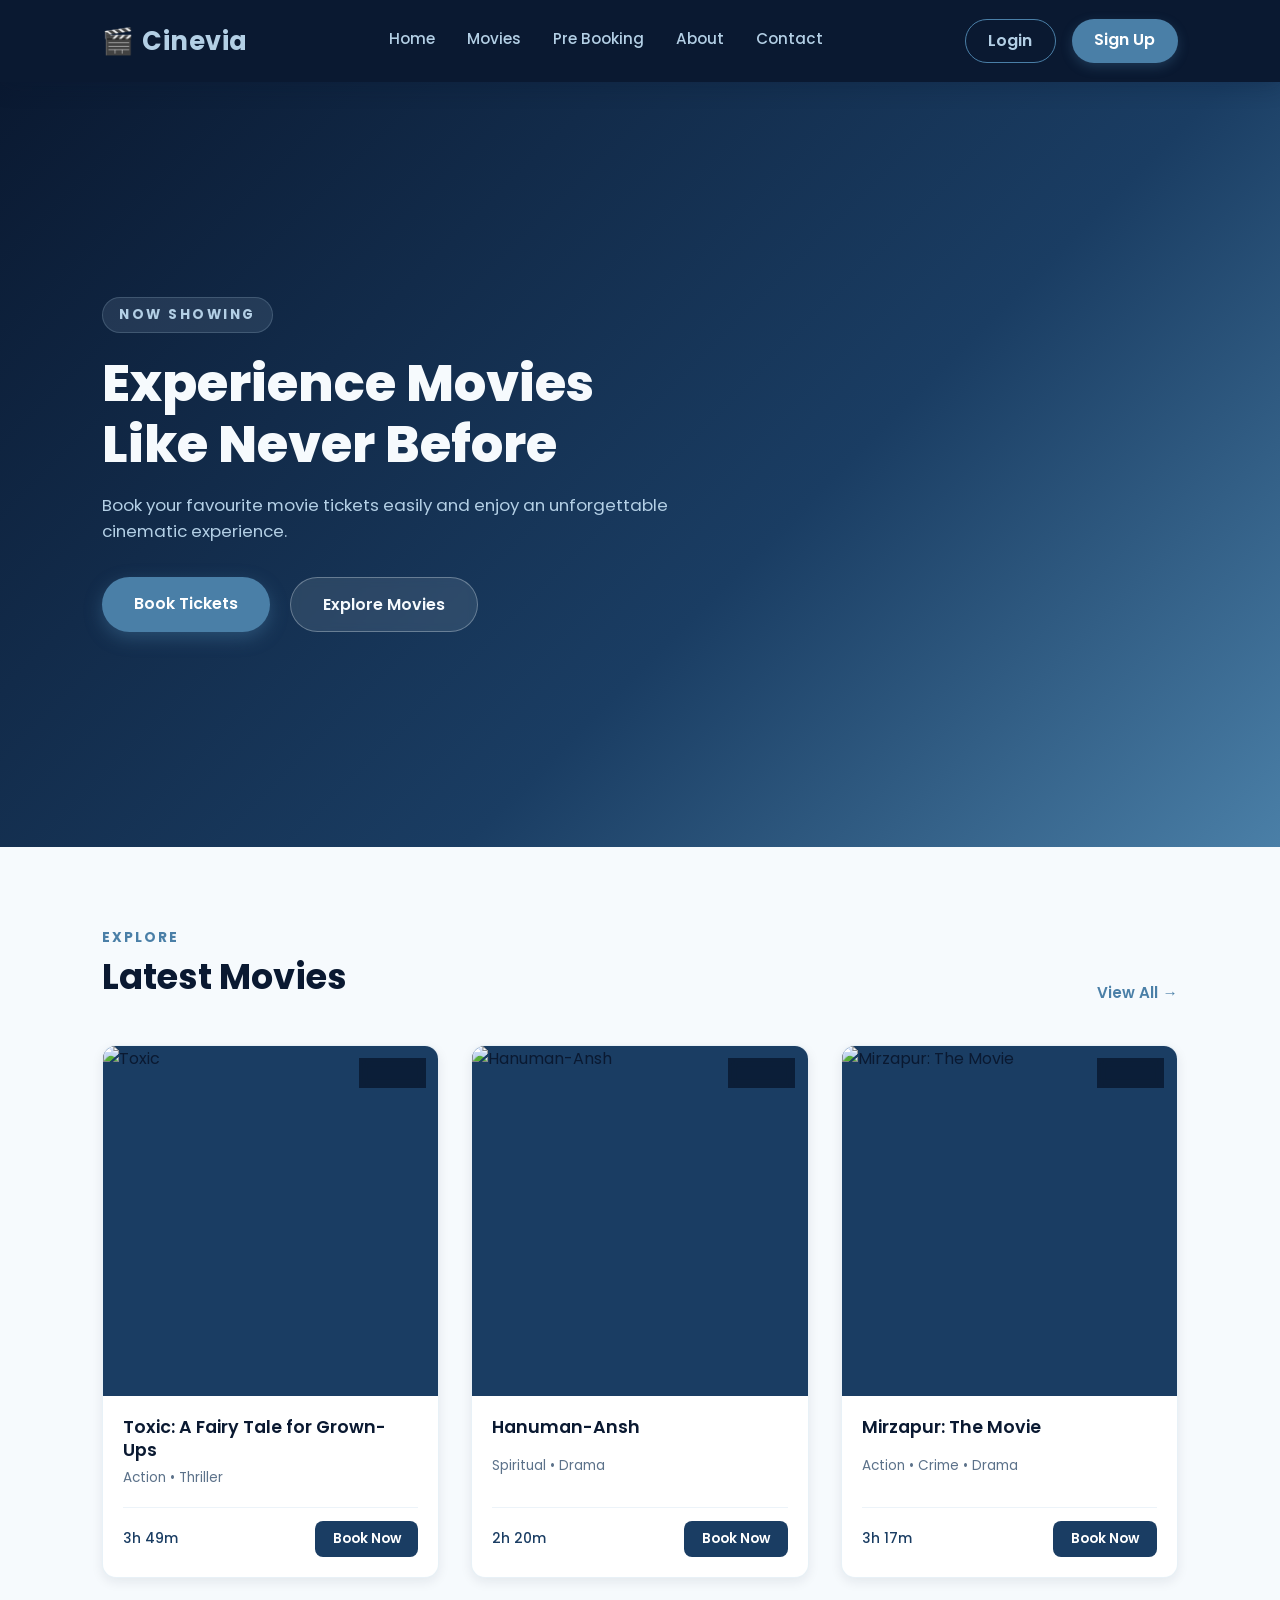
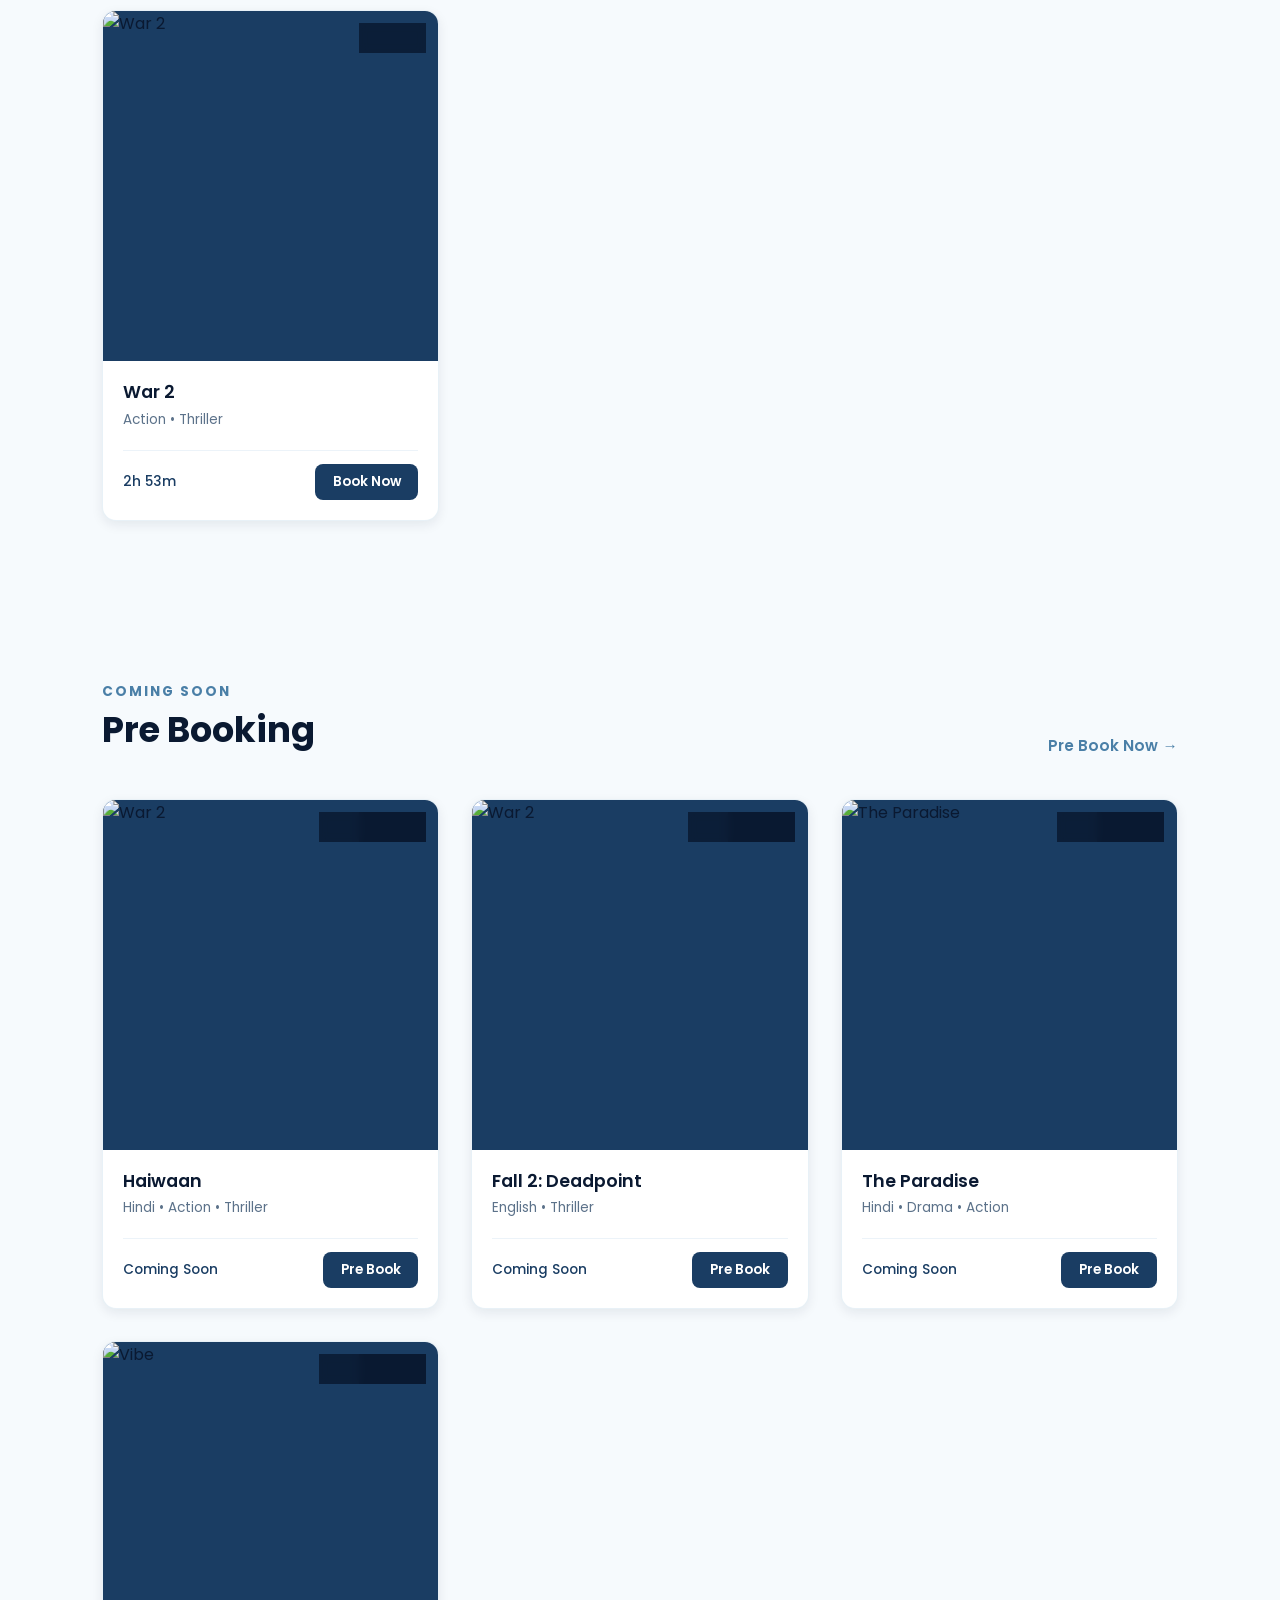
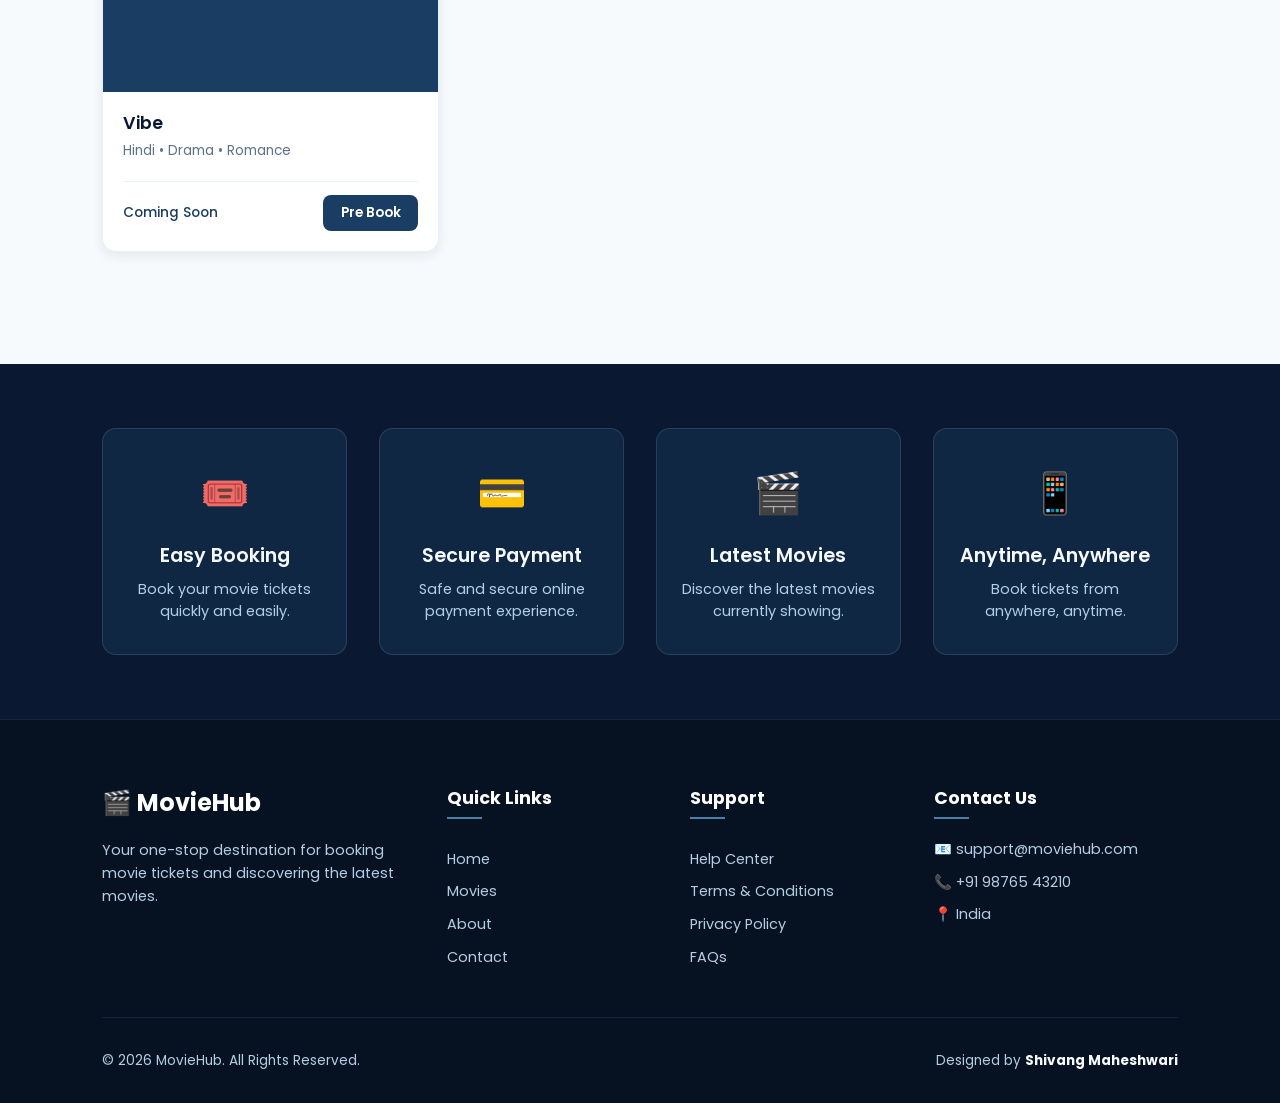
==== commit b5ffc81d: "Implemented JS" ====
--- a/html/index.html
+++ b/html/index.html
@@ -35,8 +35,8 @@
         </nav>
 
         <div class="nav-buttons">
-            <button class="login-btn">Login</button>
-            <button class="signup-btn">Sign Up</button>
+            <a href="auth.html" class="login-btn">Login</a>
+            <a href="auth.html" class="signup-btn">Sign Up</a>
         </div>
 
     </header>
@@ -58,8 +58,8 @@
             </p>
 
             <div class="hero-buttons">
-                <a href="#movies" class="book-btn">Book Tickets</a>
-                <a href="#movies" class="explore-btn">Explore Movies</a>
+                <a href="listing.html" class="book-btn">Book Tickets</a>
+                <a href="listing.html" class="explore-btn">Explore Movies</a>
             </div>
         </div>
     </div>
@@ -78,8 +78,8 @@
             </p>
 
             <div class="hero-buttons">
-                <a href="#movies" class="book-btn">Book Tickets</a>
-                <a href="#movies" class="explore-btn">Explore Movies</a>
+                <a href="listing.html" class="book-btn">Book Tickets</a>
+                <a href="listing.html" class="explore-btn">Explore Movies</a>
             </div>
         </div>
     </div>
@@ -98,8 +98,8 @@
             </p>
 
             <div class="hero-buttons">
-                <a href="#movies" class="book-btn">Book Tickets</a>
-                <a href="#movies" class="explore-btn">Explore Movies</a>
+                <a href="listing.html" class="book-btn">Book Tickets</a>
+                <a href="listing.html" class="explore-btn">Explore Movies</a>
             </div>
         </div>
     </div>
@@ -116,7 +116,7 @@
                 <h2>Latest Movies</h2>
             </div>
 
-            <a href="#" class="view-all">View All →</a>
+            <a href="listing.html" class="view-all">View All →</a>
         </div>
 
         <div class="movie-grid">
--- a/css/mini.css
+++ b/css/mini.css
@@ -132,6 +132,7 @@
     padding: 0.5rem 1.4rem;
     border-radius: 25px;
     font-weight: 600;
+    transition: 0.3s;
 }
 
 .login-btn:hover {
@@ -186,6 +187,17 @@
 }
 
 .slide-2 {
+    background:
+        linear-gradient(
+            90deg,
+            #0A1931 10%,
+            rgba(10, 25, 49, 0.90) 35%,
+            rgba(10, 25, 49, 0.25) 75%
+        ),
+        url("https://images.unsplash.com/photo-1485846234645-a62644f84728")
+        center/cover no-repeat;
+
+    animation-delay: 5s;
     background: linear-gradient(135deg, #061122 0%, var(--primary-dark) 50%, var(--secondary-dark) 100%);
 }
 
--- a/css/mini.css
+++ b/css/mini.css
@@ -132,6 +132,7 @@
     padding: 0.5rem 1.4rem;
     border-radius: 25px;
     font-weight: 600;
+    transition: 0.3s;
 }
 
 .login-btn:hover {
@@ -186,6 +187,17 @@
 }
 
 .slide-2 {
+    background:
+        linear-gradient(
+            90deg,
+            #0A1931 10%,
+            rgba(10, 25, 49, 0.90) 35%,
+            rgba(10, 25, 49, 0.25) 75%
+        ),
+        url("https://images.unsplash.com/photo-1485846234645-a62644f84728")
+        center/cover no-repeat;
+
+    animation-delay: 5s;
     background: linear-gradient(135deg, #061122 0%, var(--primary-dark) 50%, var(--secondary-dark) 100%);
 }
 
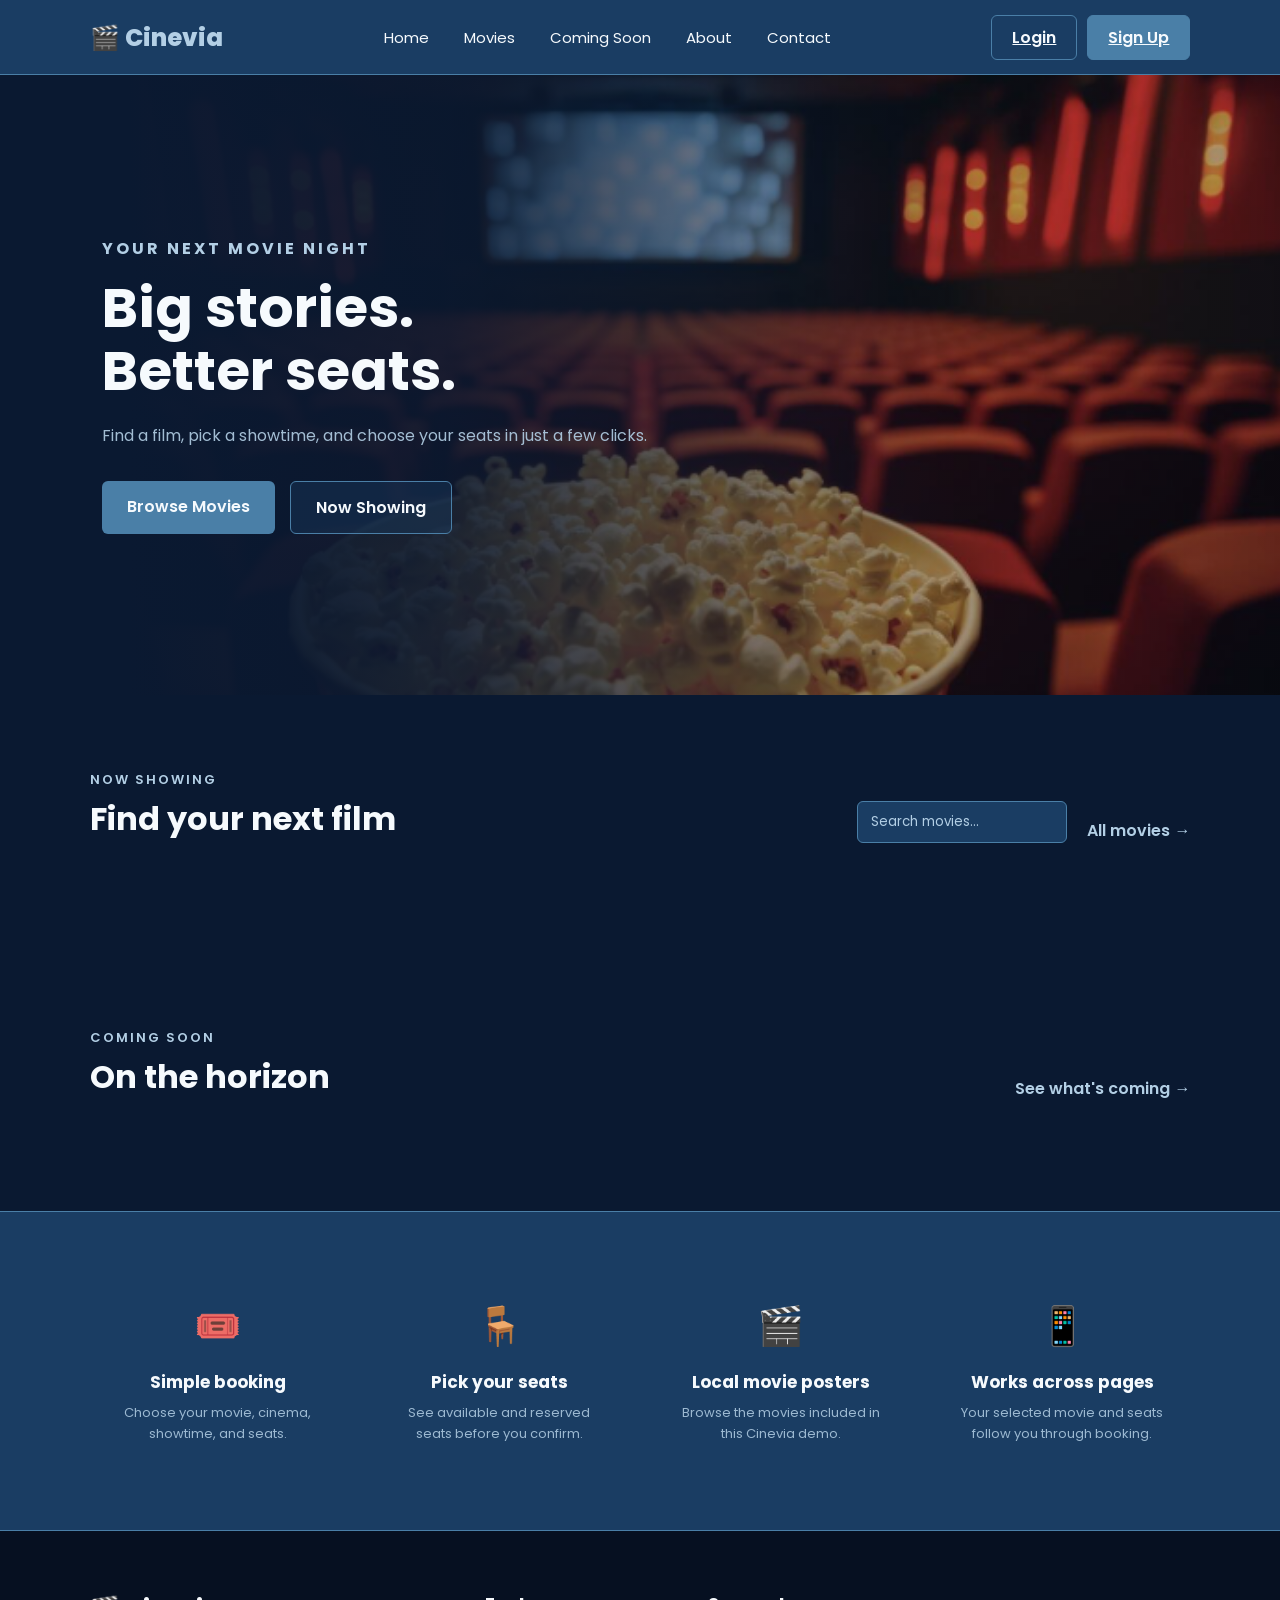
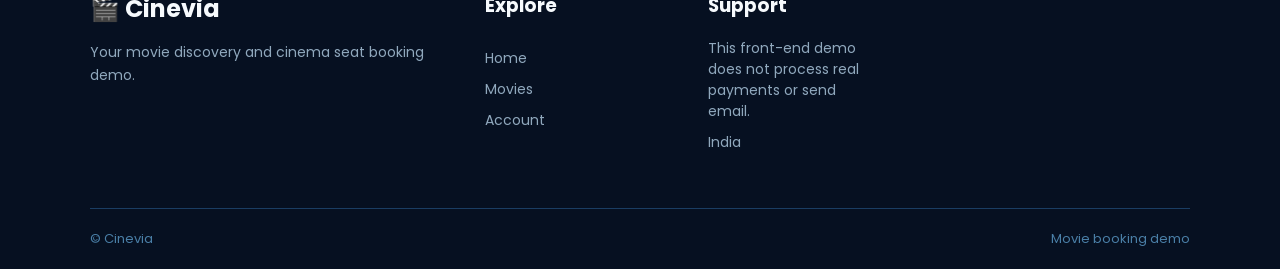
==== commit f52732e5: "updated changes" ====
--- a/html/index.html
+++ b/html/index.html
@@ -3,360 +3,118 @@
 <head>
     <meta charset="UTF-8">
     <meta name="viewport" content="width=device-width, initial-scale=1.0">
-    <title>MovieHub - Movie Ticket Booking</title>
-    <link rel="stylesheet" href="../css/mini.css">
-
-
-    <!-- Google Font -->
-    
+    <meta name="description" content="Explore movies, choose a cinema showtime, and book your seats with Cinevia.">
+    <title>Cinevia - Movie Ticket Booking</title>
     <link rel="preconnect" href="https://fonts.googleapis.com">
     <link rel="preconnect" href="https://fonts.gstatic.com" crossorigin>
     <link href="https://fonts.googleapis.com/css2?family=Poppins:wght@400;500;600;700;800&display=swap" rel="stylesheet">
-
-    <!-- CSS -->
     <link rel="stylesheet" href="../css/mini.css">
 </head>
-
 <body>
-
-    <!-- ================= NAVBAR ================= -->
     <header class="navbar">
-
-        <div class="logo">
-            🎬 <span>Cinevia</span>
-        </div>
-
-        <nav>
+        <a class="logo" href="index.html">🎬 <span>Cinevia</span></a>
+        <nav aria-label="Main navigation">
             <a href="#home">Home</a>
             <a href="#movies">Movies</a>
-            <a href="#pre-booking">Pre Booking</a>
+            <a href="#pre-booking">Coming Soon</a>
             <a href="#about">About</a>
             <a href="#contact">Contact</a>
         </nav>
-
         <div class="nav-buttons">
             <a href="auth.html" class="login-btn">Login</a>
-            <a href="auth.html" class="signup-btn">Sign Up</a>
+            <a href="auth.html#signup" class="signup-btn">Sign Up</a>
         </div>
-
     </header>
 
-
-   <!-- ================= HERO SLIDER ================= -->
-<section class="hero-slider" id="home">
-
-    <!-- Slide 1 -->
-    <div class="slide slide-1">
-        <div class="hero-content">
-            <p class="small-title">NOW SHOWING</p>
-
-            <h1>Experience Movies<br>Like Never Before</h1>
-
-            <p class="hero-text">
-                Book your favourite movie tickets easily and enjoy
-                an unforgettable cinematic experience.
-            </p>
-
-            <div class="hero-buttons">
-                <a href="listing.html" class="book-btn">Book Tickets</a>
-                <a href="listing.html" class="explore-btn">Explore Movies</a>
-            </div>
-        </div>
-    </div>
-
-
-    <!-- Slide 2 -->
-    <div class="slide slide-2">
-        <div class="hero-content">
-            <p class="small-title">NOW SHOWING</p>
-
-            <h1>Discover Your<br>Next Favourite Movie</h1>
-
-            <p class="hero-text">
-                Explore the latest movies and book your seats
-                with just a few clicks.
-            </p>
-
-            <div class="hero-buttons">
-                <a href="listing.html" class="book-btn">Book Tickets</a>
-                <a href="listing.html" class="explore-btn">Explore Movies</a>
-            </div>
-        </div>
-    </div>
-
-
-    <!-- Slide 3 -->
-    <div class="slide slide-3">
-        <div class="hero-content">
-            <p class="small-title">BOOK NOW</p>
-
-            <h1>Your Movie Night<br>Starts Here</h1>
-
-            <p class="hero-text">
-                Choose your favourite movie, select your seats
-                and enjoy the ultimate cinema experience.
-            </p>
-
-            <div class="hero-buttons">
-                <a href="listing.html" class="book-btn">Book Tickets</a>
-                <a href="listing.html" class="explore-btn">Explore Movies</a>
-            </div>
-        </div>
-    </div>
-
-</section>
-
-
-    <!-- ================= MOVIES SECTION ================= -->
-    <section class="movies-section" id="movies">
-
-        <div class="section-heading">
-            <div>
-                <p class="section-subtitle">EXPLORE</p>
-                <h2>Latest Movies</h2>
-            </div>
-
-            <a href="listing.html" class="view-all">View All →</a>
-        </div>
-
-        <div class="movie-grid">
-
-            <!-- Movie 1: Toxic -->
-            <div class="movie-card">
-                <div class="poster">
-                    <img src="https://img.studioflicks.com/wp-content/uploads/2026/01/08192338/fJBAfLiNfovSAb6KjkIndpF3Sm7.jpg" alt="Toxic">
-                    <span class="rating">⭐ TBD</span>
-                </div>
-
-                <div class="movie-info">
-                    <h3>Toxic: A Fairy Tale for Grown-Ups</h3>
-                    <p>Action • Thriller</p>
-
-                    <div class="movie-bottom">
-                        <span>3h 49m</span>
-                        <button>Book Now</button>
+    <main>
+        <section class="hero-slider" id="home">
+            <div class="slide slide-1">
+                <div class="hero-content">
+                    <p class="small-title">YOUR NEXT MOVIE NIGHT</p>
+                    <h1>Big stories.<br>Better seats.</h1>
+                    <p class="hero-text">Find a film, pick a showtime, and choose your seats in just a few clicks.</p>
+                    <div class="hero-buttons">
+                        <a href="listing.html" class="book-btn">Browse Movies</a>
+                        <a href="#movies" class="explore-btn">Now Showing</a>
                     </div>
                 </div>
             </div>
+        </section>
 
-            <!-- Movie 2: Hanuman-Ansh -->
-            <div class="movie-card">
-                <div class="poster">
-                    <img src="https://panasiabiz.com/wp-content/uploads/2026/02/hanuman-movie.webp" alt="Hanuman-Ansh">
-                    <span class="rating">⭐ TBD</span>
+        <section class="movies-section" id="movies">
+            <div class="section-heading">
+                <div>
+                    <p class="section-subtitle">NOW SHOWING</p>
+                    <h2>Find your next film</h2>
                 </div>
+                <label class="movie-search-wrap">
+                    <span class="visually-hidden">Search movies</span>
+                    <input type="search" id="movieSearch" placeholder="Search movies..." aria-label="Search movies">
+                </label>
+                <a href="listing.html" class="view-all">All movies →</a>
+            </div>
+            <div class="movie-grid" id="latestMoviesGrid" aria-live="polite"></div>
+        </section>
 
-                <div class="movie-info">
-                    <h3>Hanuman-Ansh</h3>
-                    <p>Spiritual • Drama</p>
+        <section class="movies-section" id="pre-booking">
+            <div class="section-heading">
+                <div>
+                    <p class="section-subtitle">COMING SOON</p>
+                    <h2>On the horizon</h2>
+                </div>
+                <a href="listing.html#upcoming" class="view-all">See what's coming →</a>
+            </div>
+            <div class="movie-grid" id="preBookingGrid"></div>
+        </section>
 
-                    <div class="movie-bottom">
-                        <span>2h 20m</span>
-                        <button>Book Now</button>
-                    </div>
-                </div>
+        <section class="features" id="about">
+            <article class="feature">
+                <div class="feature-icon" aria-hidden="true">🎟️</div>
+                <h3>Simple booking</h3>
+                <p>Choose your movie, cinema, showtime, and seats.</p>
+            </article>
+            <article class="feature">
+                <div class="feature-icon" aria-hidden="true">🪑</div>
+                <h3>Pick your seats</h3>
+                <p>See available and reserved seats before you confirm.</p>
+            </article>
+            <article class="feature">
+                <div class="feature-icon" aria-hidden="true">🎬</div>
+                <h3>Local movie posters</h3>
+                <p>Browse the movies included in this Cinevia demo.</p>
+            </article>
+            <article class="feature">
+                <div class="feature-icon" aria-hidden="true">📱</div>
+                <h3>Works across pages</h3>
+                <p>Your selected movie and seats follow you through booking.</p>
+            </article>
+        </section>
+    </main>
+
+    <footer id="contact">
+        <div class="footer-content">
+            <div class="footer-about">
+                <h2>🎬 Cinevia</h2>
+                <p>Your movie discovery and cinema seat booking demo.</p>
             </div>
-
-            <!-- Movie 3: Mirzapur -->
-            <div class="movie-card">
-                <div class="poster">
-                    <img src="https://images.plex.tv/photo?size=large-720&scale=2&url=https:%2F%2Fimage.tmdb.org%2Ft%2Fp%2Foriginal%2F7CFdq8M9ZuP1QRLaBG2ExdcrCBs.jpg" alt="Mirzapur: The Movie">
-                    <span class="rating">⭐ TBD</span>
-                </div>
-
-                <div class="movie-info">
-                    <h3>Mirzapur: The Movie</h3>
-                    <p>Action • Crime • Drama</p>
-
-                    <div class="movie-bottom">
-                        <span>3h 17m</span>
-                        <button>Book Now</button>
-                    </div>
-                </div>
+            <div class="footer-links">
+                <h3>Explore</h3>
+                <a href="index.html">Home</a>
+                <a href="listing.html">Movies</a>
+                <a href="auth.html">Account</a>
             </div>
-
-            <!-- Movie 4: War 2 -->
-            <div class="movie-card">
-                <div class="poster">
-                    <img src="https://www.rogerebert.com/wp-content/uploads/2025/08/2Yc8Kl2ldPpDzLrG2M5Ddv62FXB-jpg.webp" alt="War 2">
-                    <span class="rating">⭐ TBD</span>
-                </div>
-
-                <div class="movie-info">
-                    <h3>War 2</h3>
-                    <p>Action • Thriller</p>
-
-                    <div class="movie-bottom">
-                        <span>2h 53m</span>
-                        <button>Book Now</button>
-                    </div>
-                </div>
-            </div>
-
-        </div>
-    </section>
-
-
-
-    <!-- ================= PRE-BOOKING SECTION ================= -->
-    <section class="movies-section" id="pre-booking">
-        <div class="section-heading">
-            <div>
-                <p class="section-subtitle">COMING SOON</p>
-                <h2>Pre Booking</h2>
-            </div>
-            <a href="#pre-booking" class="view-all">Pre Book Now →</a>
-        </div>
-
-        <div class="movie-grid">
-            <div class="movie-card">
-                <div class="poster">
-                    <img src="https://m.media-amazon.com/images/M/MV5BMDI3MDI3NmUtNjAwZS00OWU5LWI4ODEtMzMxMTI2OGRhZjQ5XkEyXkFqcGc@._V1_.jpg" alt="War 2">
-                    <span class="rating">⭐ TBD</span>
-                    <div style="height:100%;min-height:300px;display:flex;align-items:center;justify-content:center;background:linear-gradient(135deg,#1a1a1a,#3b0000);color:white;font-size:28px;font-weight:700;text-align:center;padding:20px;">HAIWAAN</div>
-                    <span class="rating">🎟️ PRE BOOK</span>
-                </div>
-                <div class="movie-info">
-                    <h3>Haiwaan</h3>
-                    <p>Hindi • Action • Thriller</p>
-                    <div class="movie-bottom"><span>Coming Soon</span><button>Pre Book</button></div>
-                </div>
-            </div>
-
-            <div class="movie-card">
-                <div class="poster">
-                    <img src="https://image.tmdb.org/t/p/original/252nvxg7orVQIX4O76uPCqq4qem.jpg" alt="War 2">
-                    <span class="rating">⭐ TBD</span>
-                    <div style="height:100%;min-height:300px;display:flex;align-items:center;justify-content:center;background:linear-gradient(135deg,#101820,#263238);color:white;font-size:25px;font-weight:700;text-align:center;padding:20px;">FALL 2:<br>DEADPOINT</div>
-                    <span class="rating">🎟️ PRE BOOK</span>
-                </div>
-                <div class="movie-info">
-                    <h3>Fall 2: Deadpoint</h3>
-                    <p>English • Thriller</p>
-                    <div class="movie-bottom"><span>Coming Soon</span><button>Pre Book</button></div>
-                </div>
-            </div>
-
-            <div class="movie-card">
-                <div class="poster">
-                    <img src="https://images.filmibeat.com/ph-big/2025/08/the-paradise1754637135_0.jpg" alt="The Paradise">
-                    <span class="rating">⭐ TBD</span>
-                    <div style="height:100%;min-height:300px;display:flex;align-items:center;justify-content:center;background:linear-gradient(135deg,#123524,#0b5d3b);color:white;font-size:27px;font-weight:700;text-align:center;padding:20px;">THE<br>PARADISE</div>
-                    <span class="rating">🎟️ PRE BOOK</span>
-                </div>
-                <div class="movie-info">
-                    <h3>The Paradise</h3>
-                    <p>Hindi • Drama • Action</p>
-                    <div class="movie-bottom"><span>Coming Soon</span><button>Pre Book</button></div>
-                </div>
-            </div>
-
-            <div class="movie-card">
-                <div class="poster">
-                    <img src="https://www.bollywoodhungama.com/wp-content/uploads/2026/05/Vibe-01.jpeg" alt="Vibe">
-                    <span class="rating">⭐ TBD</span>
-                    <div style="height:100%;min-height:300px;display:flex;align-items:center;justify-content:center;background:linear-gradient(135deg,#30203f,#6a2c70);color:white;font-size:30px;font-weight:700;text-align:center;padding:20px;">VIBE</div>
-                    <span class="rating">🎟️ PRE BOOK</span>
-                </div>
-                <div class="movie-info">
-                    <h3>Vibe</h3>
-                    <p>Hindi • Drama • Romance</p>
-                    <div class="movie-bottom"><span>Coming Soon</span><button>Pre Book</button></div>
-                </div>
+            <div class="footer-contact">
+                <h3>Support</h3>
+                <p>This front-end demo does not process real payments or send email.</p>
+                <p>India</p>
             </div>
         </div>
-    </section>
-
-
-    <!-- ================= FEATURES ================= -->
-  <section class="features" id="about">
-
-        <div class="feature">
-            <div class="feature-icon">🎟️</div>
-            <h3>Easy Booking</h3>
-            <p>Book your movie tickets quickly and easily.</p>
+        <div class="copyright">
+            <p>© <span id="currentYear"></span> Cinevia</p>
+            <p>Movie booking demo</p>
         </div>
-
-        <div class="feature">
-            <div class="feature-icon">💳</div>
-            <h3>Secure Payment</h3>
-            <p>Safe and secure online payment experience.</p>
-        </div>
-
-        <div class="feature">
-            <div class="feature-icon">🎬</div>
-            <h3>Latest Movies</h3>
-            <p>Discover the latest movies currently showing.</p>
-        </div>
-
-        <div class="feature">
-            <div class="feature-icon">📱</div>
-            <h3>Anytime, Anywhere</h3>
-            <p>Book tickets from anywhere, anytime.</p>
-        </div>
-        
-
-    </section>
-
-
-
-    <!-- ================= FOOTER ================= -->
-    <footer id="contact">
-
-        <div class="footer-content">
-
-            <div class="footer-about">
-                <h2>🎬 MovieHub</h2>
-
-                <p>
-                    Your one-stop destination for booking movie
-                    tickets and discovering the latest movies.
-                </p>
-            </div>
-
-
-            <div class="footer-links">
-                <h3>Quick Links</h3>
-
-                <a href="#home">Home</a>
-                <a href="#movies">Movies</a>
-                <a href="#about">About</a>
-                <a href="#contact">Contact</a>
-            </div>
-
-
-            <div class="footer-links">
-                <h3>Support</h3>
-
-                <a href="#">Help Center</a>
-                <a href="#">Terms & Conditions</a>
-                <a href="#">Privacy Policy</a>
-                <a href="#">FAQs</a>
-            </div>
-
-
-            <div class="footer-contact">
-                <h3>Contact Us</h3>
-
-                <p>📧 support@moviehub.com</p>
-                <p>📞 +91 98765 43210</p>
-                <p>📍 India</p>
-            </div>
-
-        </div>
-
-
-        <div class="copyright">
-            <p>
-                © 2026 MovieHub. All Rights Reserved.
-            </p>
-
-            <p>
-                Designed by <strong>Shivang Maheshwari</strong>
-            </p>
-        </div>
-
     </footer>
-
+    <script src="../js/movie-data.js"></script>
+    <script src="../js/mini.js" defer></script>
 </body>
-</html>+</html>
--- a/css/mini.css
+++ b/css/mini.css
@@ -1,31 +1,9 @@
-/* ==========================================
-   COLOR PALETTE & CSS VARIABLES
-   ========================================== */
-:root {
-    --primary-dark: #0A1931;
-    --secondary-dark: #1A3D63;
-    --accent-blue: #4A7FA7;
-    --light-blue: #B3CFE5;
-    --bg-light: #F6FAFD;
-    --white: #ffffff;
-    --text-dark: #0A1931;
-    --text-muted: #5c728a;
-    
-    --font-main: 'Poppins', sans-serif;
-    --transition: all 0.3s cubic-bezier(0.25, 0.8, 0.25, 1);
-    --shadow-sm: 0 4px 12px rgba(10, 25, 49, 0.08);
-    --shadow-lg: 0 12px 30px rgba(10, 25, 49, 0.15);
-    --border-radius: 14px;
-}
-
-/* ==========================================
-   GLOBAL RESET & BASE STYLES
-   ========================================== */
+/* ================= GENERAL ================== */
+
 * {
     margin: 0;
     padding: 0;
     box-sizing: border-box;
-    font-family: var(--font-main);
 }
 
 html {
@@ -33,158 +11,147 @@
 }
 
 body {
-    background-color: var(--bg-light);
-    color: var(--text-dark);
-    line-height: 1.6;
-    overflow-x: hidden;
-}
-
-a {
-    text-decoration: none;
-    color: inherit;
-    transition: var(--transition);
-}
-
-button {
-    cursor: pointer;
-    border: none;
-    outline: none;
-    font-family: var(--font-main);
-    transition: var(--transition);
-}
-
-img {
+    font-family: "Poppins", sans-serif;
+    background: #0A1931;
+    color: #F6FAFD;
+}
+
+
+/* ================= NAVBAR =================== */
+
+.navbar {
+    height: 75px;
     width: 100%;
-    display: block;
-}
-
-/* ==========================================
-   NAVBAR
-   ========================================== */
-.navbar {
+    padding: 0 7%;
+    display: flex;
+    align-items: center;
+    justify-content: space-between;
+
+    background: #1A3D63;
+    border-bottom: 1px solid #4A7FA7;
+
     position: sticky;
     top: 0;
     z-index: 1000;
-    display: flex;
-    align-items: center;
-    justify-content: space-between;
-    padding: 1.2rem 8%;
-    background-color: var(--primary-dark);
-    box-shadow: 0 4px 20px rgba(10, 25, 49, 0.25);
-    backdrop-filter: blur(10px);
 }
 
 .logo {
-    font-size: 1.6rem;
-    font-weight: 700;
-    color: var(--bg-light);
-    display: flex;
-    align-items: center;
-    gap: 0.5rem;
+    font-size: 24px;
+    font-weight: 800;
+    color: #F6FAFD;
 }
 
 .logo span {
-    color: var(--light-blue);
-    letter-spacing: 0.5px;
-}
-
-nav {
-    display: flex;
-    gap: 2rem;
-}
-
-nav a {
-    color: var(--light-blue);
-    font-weight: 500;
-    font-size: 0.95rem;
-    position: relative;
-    padding-bottom: 4px;
-}
-
-nav a:hover {
-    color: var(--white);
-}
-
-nav a::after {
-    content: '';
-    position: absolute;
-    bottom: 0;
-    left: 0;
-    width: 0%;
-    height: 2px;
-    background-color: var(--accent-blue);
-    transition: var(--transition);
-}
-
-nav a:hover::after {
-    width: 100%;
+    color: #B3CFE5;
+}
+
+.navbar nav {
+    display: flex;
+    gap: 35px;
+}
+
+.navbar nav a {
+    color: #F6FAFD;
+    text-decoration: none;
+    font-size: 15px;
+    transition: 0.3s;
+}
+
+.navbar nav a:hover {
+    color: #B3CFE5;
 }
 
 .nav-buttons {
     display: flex;
-    gap: 1rem;
+    gap: 10px;
+}
+
+.login-btn,
+.signup-btn {
+    padding: 9px 20px;
+    border-radius: 6px;
+    font-family: inherit;
+    cursor: pointer;
+    font-weight: 600;
+    transition: 0.3s;
 }
 
 .login-btn {
     background: transparent;
-    color: var(--light-blue);
-    border: 1.5px solid var(--accent-blue);
-    padding: 0.5rem 1.4rem;
-    border-radius: 25px;
-    font-weight: 600;
-    transition: 0.3s;
+    color: #F6FAFD;
+    border: 1px solid #4A7FA7;
 }
 
 .login-btn:hover {
-    background: var(--accent-blue);
-    color: var(--white);
+    background: #4A7FA7;
+    color: #F6FAFD;
 }
 
 .signup-btn {
-    background-color: var(--accent-blue);
-    color: var(--white);
-    padding: 0.5rem 1.4rem;
-    border-radius: 25px;
-    font-weight: 600;
-    box-shadow: 0 4px 12px rgba(74, 127, 167, 0.3);
+    background: #4A7FA7;
+    color: #F6FAFD;
+    border: 1px solid #4A7FA7;
 }
 
 .signup-btn:hover {
-    background-color: var(--secondary-dark);
-    transform: translateY(-2px);
-}
-
-/* ==========================================
-   HERO SLIDER
-   ========================================== */
+    background: #B3CFE5;
+    color: #0A1931;
+    border-color: #B3CFE5;
+}
+
+
+/* ================= HERO SLIDER ================= */
+
 .hero-slider {
-    display: flex;
-    overflow-x: auto;
-    scroll-snap-type: x mandatory;
-    scrollbar-width: none; /* Firefox */
-}
-
-.hero-slider::-webkit-scrollbar {
-    display: none; /* Chrome, Safari */
+    width: 100%;
+    height: 620px;
+    position: relative;
+    overflow: hidden;
 }
 
 .slide {
-    flex: 0 0 100%;
-    min-height: 85vh;
-    scroll-snap-align: start;
+    position: absolute;
+    top: 0;
+    left: 0;
+
+    width: 100%;
+    height: 100%;
+
     display: flex;
     align-items: center;
-    padding: 0 8%;
-    position: relative;
-    background-size: cover;
-    background-position: center;
-    color: var(--white);
-}
-
-/* Slide Gradient Overlay Backgrounds */
+
+    padding-left: 8%;
+    padding-right: 8%;
+
+    opacity: 0;
+
+    animation: automaticSlider 15s infinite;
+}
+
+
+/* SLIDE 1 */
+
 .slide-1 {
-    background: linear-gradient(135deg, var(--primary-dark) 0%, var(--secondary-dark) 60%, var(--accent-blue) 100%);
-}
+    background:
+        linear-gradient(
+            90deg,
+            #0A1931 10%,
+            rgba(10, 25, 49, 0.90) 35%,
+            rgba(10, 25, 49, 0.25) 75%
+        ),
+        url("../photo/Movie Theatre.png")
+        center/cover no-repeat;
+
+    animation-delay: 0s;
+}
+
+.hero-slider .slide-1 {
+    animation: none;
+    opacity: 1;
+}
+
+
+/* SLIDE 2 */
 
 .slide-2 {
     background:
@@ -198,380 +165,427 @@
         center/cover no-repeat;
 
     animation-delay: 5s;
-    background: linear-gradient(135deg, #061122 0%, var(--primary-dark) 50%, var(--secondary-dark) 100%);
-}
+}
+
+
+/* SLIDE 3 */
 
 .slide-3 {
-    background: linear-gradient(135deg, var(--secondary-dark) 0%, var(--primary-dark) 70%, #030a14 100%);
-}
+    background:
+        linear-gradient(
+            90deg,
+            #0A1931 10%,
+            rgba(10, 25, 49, 0.90) 35%,
+            rgba(10, 25, 49, 0.25) 75%
+        ),
+        url("https://images.unsplash.com/photo-1517604931442-7e0c8ed2963c")
+        center/cover no-repeat;
+
+    animation-delay: 10s;
+}
+
+
+/* AUTOMATIC SLIDER */
+
+@keyframes automaticSlider {
+
+    0% {
+        opacity: 0;
+    }
+
+    5% {
+        opacity: 1;
+    }
+
+    30% {
+        opacity: 1;
+    }
+
+    35% {
+        opacity: 0;
+    }
+
+    100% {
+        opacity: 0;
+    }
+}
+
+
+/* HERO CONTENT */
 
 .hero-content {
     max-width: 650px;
-    z-index: 2;
+}
+
+.hero-content h1 {
+    font-size: 55px;
+    line-height: 1.15;
+    margin-bottom: 20px;
+    color: #F6FAFD;
 }
 
 .small-title {
-    display: inline-block;
-    color: var(--light-blue);
-    font-size: 0.85rem;
+    color: #B3CFE5;
     font-weight: 700;
-    letter-spacing: 2.5px;
-    background: rgba(179, 207, 229, 0.12);
-    padding: 0.4rem 1rem;
-    border-radius: 20px;
-    margin-bottom: 1.2rem;
-    border: 1px solid rgba(179, 207, 229, 0.2);
-}
-
-.hero-content h1 {
-    font-size: 3.2rem;
-    line-height: 1.2;
-    font-weight: 800;
-    margin-bottom: 1rem;
-    color: var(--bg-light);
+    letter-spacing: 3px;
+    margin-bottom: 15px;
 }
 
 .hero-text {
-    font-size: 1.05rem;
-    color: var(--light-blue);
-    margin-bottom: 2rem;
-    font-weight: 400;
+    color: #B3CFE5;
+    font-size: 16px;
+    line-height: 1.8;
+    max-width: 560px;
+    opacity: 0.9;
 }
 
 .hero-buttons {
     display: flex;
-    gap: 1.2rem;
+    gap: 15px;
+    margin-top: 30px;
+}
+
+.book-btn,
+.explore-btn {
+    padding: 13px 25px;
+    border-radius: 6px;
+    text-decoration: none;
+    font-weight: 600;
+    transition: 0.3s;
 }
 
 .book-btn {
-    background-color: var(--accent-blue);
-    color: var(--white);
-    padding: 0.85rem 2rem;
-    border-radius: 30px;
-    font-weight: 600;
-    box-shadow: 0 6px 18px rgba(74, 127, 167, 0.4);
+    background: #4A7FA7;
+    color: #F6FAFD;
 }
 
 .book-btn:hover {
-    background-color: var(--light-blue);
-    color: var(--primary-dark);
-    transform: translateY(-3px);
+    background: #B3CFE5;
+    color: #0A1931;
 }
 
 .explore-btn {
-    background: rgba(246, 250, 253, 0.1);
-    color: var(--bg-light);
-    padding: 0.85rem 2rem;
-    border-radius: 30px;
-    font-weight: 600;
-    border: 1px solid rgba(246, 250, 253, 0.3);
-    backdrop-filter: blur(5px);
+    border: 1px solid #4A7FA7;
+    color: #F6FAFD;
+    background: rgba(26, 61, 99, 0.4);
 }
 
 .explore-btn:hover {
-    background: rgba(246, 250, 253, 0.25);
-    border-color: var(--bg-light);
-    transform: translateY(-3px);
-}
-
-/* ==========================================
-   MOVIES & PRE-BOOKING SECTIONS
-   ========================================== */
+    background: #1A3D63;
+    border-color: #B3CFE5;
+    color: #B3CFE5;
+}
+
+
+/* ================= MOVIES ================= */
+
 .movies-section {
-    padding: 5rem 8%;
+    padding: 75px 7%;
 }
 
 .section-heading {
     display: flex;
     justify-content: space-between;
     align-items: flex-end;
-    margin-bottom: 2.5rem;
+    margin-bottom: 35px;
 }
 
 .section-subtitle {
-    color: var(--accent-blue);
-    font-size: 0.85rem;
-    font-weight: 700;
+    color: #B3CFE5;
+    font-size: 13px;
     letter-spacing: 2px;
+    font-weight: 600;
 }
 
 .section-heading h2 {
-    font-size: 2.2rem;
-    color: var(--primary-dark);
-    font-weight: 700;
+    font-size: 32px;
+    margin-top: 5px;
+    color: #F6FAFD;
 }
 
 .view-all {
-    color: var(--accent-blue);
+    color: #B3CFE5;
+    text-decoration: none;
     font-weight: 600;
-    font-size: 0.95rem;
+    transition: 0.3s;
 }
 
 .view-all:hover {
-    color: var(--secondary-dark);
-    transform: translateX(4px);
-}
-
-/* Movie Cards Grid */
+    color: #F6FAFD;
+}
+
+
+/* ================= MOVIE GRID ================= */
+
 .movie-grid {
     display: grid;
-    grid-template-columns: repeat(auto-fill, minmax(250px, 1fr));
-    gap: 2rem;
+    grid-template-columns: repeat(4, 1fr);
+    gap: 25px;
 }
 
 .movie-card {
-    background-color: var(--white);
-    border-radius: var(--border-radius);
+    background: #1A3D63;
+    border-radius: 10px;
     overflow: hidden;
-    box-shadow: var(--shadow-sm);
-    transition: var(--transition);
-    display: flex;
-    flex-direction: column;
-    border: 1px solid rgba(179, 207, 229, 0.3);
+    transition: 0.3s;
+    border: 1px solid #4A7FA7;
 }
 
 .movie-card:hover {
     transform: translateY(-8px);
-    box-shadow: var(--shadow-lg);
+    border-color: #B3CFE5;
+    box-shadow: 0 8px 25px rgba(179, 207, 229, 0.15);
 }
 
 .poster {
+    height: 370px;
     position: relative;
-    width: 100%;
-    height: 350px;
     overflow: hidden;
-    background-color: var(--secondary-dark);
 }
 
 .poster img {
     width: 100%;
     height: 100%;
     object-fit: cover;
-    transition: var(--transition);
+    transition: 0.4s;
 }
 
 .movie-card:hover .poster img {
-    transform: scale(1.05);
+    transform: scale(1.06);
 }
 
 .rating {
     position: absolute;
     top: 12px;
     right: 12px;
+
     background: rgba(10, 25, 49, 0.85);
-    color: var(--bg-light);
-    padding: 0.3rem 0.7rem;
-    border-radius: 20px;
-    font-size: 0.8rem;
-    font-weight: 600;
-    backdrop-filter: blur(4px);
-    z-index: 2;
+    color: #F6FAFD;
+    padding: 6px 10px;
+    border-radius: 5px;
+
+    font-size: 13px;
 }
 
 .movie-info {
-    padding: 1.25rem;
-    display: flex;
-    flex-direction: column;
-    flex-grow: 1;
-    justify-content: space-between;
+    padding: 18px;
 }
 
 .movie-info h3 {
-    font-size: 1.1rem;
-    color: var(--primary-dark);
-    font-weight: 600;
-    margin-bottom: 0.3rem;
-    line-height: 1.3;
+    font-size: 17px;
+    margin-bottom: 6px;
+    color: #F6FAFD;
 }
 
 .movie-info p {
-    color: var(--text-muted);
-    font-size: 0.85rem;
-    margin-bottom: 1.2rem;
+    color: #B3CFE5;
+    font-size: 13px;
+    opacity: 0.85;
 }
 
 .movie-bottom {
     display: flex;
     justify-content: space-between;
     align-items: center;
-    border-top: 1px solid rgba(179, 207, 229, 0.25);
-    padding-top: 0.8rem;
+
+    margin-top: 17px;
 }
 
 .movie-bottom span {
-    font-size: 0.85rem;
-    color: var(--secondary-dark);
-    font-weight: 500;
+    color: #B3CFE5;
+    font-size: 13px;
+    opacity: 0.75;
 }
 
 .movie-bottom button {
-    background-color: var(--secondary-dark);
-    color: var(--white);
-    padding: 0.5rem 1.1rem;
-    border-radius: 8px;
-    font-size: 0.85rem;
+    border: none;
+    background: #4A7FA7;
+    color: #F6FAFD;
+
+    padding: 8px 14px;
+    border-radius: 5px;
+
+    font-family: inherit;
     font-weight: 600;
+
+    cursor: pointer;
+    transition: 0.3s;
 }
 
 .movie-bottom button:hover {
-    background-color: var(--accent-blue);
-    transform: translateY(-2px);
-}
-
-/* ==========================================
-   FEATURES SECTION
-   ========================================== */
+    background: #B3CFE5;
+    color: #0A1931;
+}
+
+
+/* ================= FEATURES ================= */
+
 .features {
-    background-color: var(--primary-dark);
-    padding: 4rem 8%;
+    padding: 65px 7%;
+
     display: grid;
-    grid-template-columns: repeat(auto-fit, minmax(220px, 1fr));
-    gap: 2rem;
-    margin-top: 2rem;
+    grid-template-columns: repeat(4, 1fr);
+    gap: 25px;
+
+    background: #1A3D63;
+    border-top: 1px solid #4A7FA7;
+    border-bottom: 1px solid #4A7FA7;
 }
 
 .feature {
-    background: rgba(26, 61, 99, 0.4);
-    padding: 2rem 1.5rem;
-    border-radius: var(--border-radius);
     text-align: center;
-    border: 1px solid rgba(179, 207, 229, 0.15);
-    transition: var(--transition);
-}
-
-.feature:hover {
-    transform: translateY(-5px);
-    background: rgba(26, 61, 99, 0.7);
-    border-color: var(--accent-blue);
+    padding: 20px;
 }
 
 .feature-icon {
-    font-size: 2.5rem;
-    margin-bottom: 1rem;
+    font-size: 38px;
+    margin-bottom: 15px;
 }
 
 .feature h3 {
-    color: var(--bg-light);
-    font-size: 1.2rem;
-    margin-bottom: 0.5rem;
-    font-weight: 600;
+    font-size: 17px;
+    margin-bottom: 8px;
+    color: #F6FAFD;
 }
 
 .feature p {
-    color: var(--light-blue);
-    font-size: 0.9rem;
-    line-height: 1.5;
-}
-
-/* ==========================================
-   FOOTER
-   ========================================== */
+    color: #B3CFE5;
+    font-size: 13px;
+    line-height: 1.6;
+    opacity: 0.85;
+}
+
+
+/* ================= FOOTER ================= */
+
 footer {
-    background-color: #061122;
-    color: var(--light-blue);
-    padding: 4rem 8% 2rem;
-    border-top: 1px solid rgba(179, 207, 229, 0.1);
+    background: #061021;
+    padding: 60px 7% 20px;
 }
 
 .footer-content {
     display: grid;
-    grid-template-columns: 1.5fr 1fr 1fr 1.2fr;
-    gap: 2.5rem;
-    margin-bottom: 3rem;
+    grid-template-columns: 2fr 1fr 1fr 1.5fr;
+    gap: 50px;
+    padding-bottom: 45px;
 }
 
 .footer-about h2 {
-    color: var(--white);
-    font-size: 1.5rem;
-    margin-bottom: 1rem;
+    margin-bottom: 15px;
+    color: #F6FAFD;
 }
 
 .footer-about p {
-    font-size: 0.9rem;
-    line-height: 1.6;
-}
-
-.footer-links h3, 
+    color: #B3CFE5;
+    max-width: 350px;
+    line-height: 1.7;
+    font-size: 14px;
+    opacity: 0.8;
+}
+
+.footer-links h3,
 .footer-contact h3 {
-    color: var(--white);
-    font-size: 1.1rem;
-    margin-bottom: 1.2rem;
-    position: relative;
-    padding-bottom: 0.4rem;
-}
-
-.footer-links h3::after, 
-.footer-contact h3::after {
-    content: '';
-    position: absolute;
-    bottom: 0;
-    left: 0;
-    width: 35px;
-    height: 2px;
-    background-color: var(--accent-blue);
+    margin-bottom: 18px;
+    color: #F6FAFD;
 }
 
 .footer-links {
     display: flex;
     flex-direction: column;
-    gap: 0.6rem;
+    gap: 10px;
 }
 
 .footer-links a {
-    font-size: 0.9rem;
+    color: #B3CFE5;
+    text-decoration: none;
+    font-size: 14px;
+    transition: 0.3s;
+    opacity: 0.8;
 }
 
 .footer-links a:hover {
-    color: var(--white);
-    padding-left: 5px;
+    color: #F6FAFD;
+    opacity: 1;
 }
 
 .footer-contact p {
-    font-size: 0.9rem;
-    margin-bottom: 0.6rem;
+    color: #B3CFE5;
+    font-size: 14px;
+    margin-bottom: 10px;
+    opacity: 0.8;
 }
 
 .copyright {
+    border-top: 1px solid #1A3D63;
+    padding-top: 20px;
+
     display: flex;
     justify-content: space-between;
-    align-items: center;
-    padding-top: 2rem;
-    border-top: 1px solid rgba(179, 207, 229, 0.1);
-    font-size: 0.85rem;
-}
-
-.copyright strong {
-    color: var(--bg-light);
-}
-
-/* ==========================================
-   RESPONSIVE DESIGN (MEDIA QUERIES)
-   ========================================== */
-@media (max-width: 992px) {
+
+    color: #4A7FA7;
+    font-size: 13px;
+}
+
+
+/* ================= RESPONSIVE ================= */
+
+@media (max-width: 1000px) {
+
+    .movie-grid {
+        grid-template-columns: repeat(2, 1fr);
+    }
+
+    .features {
+        grid-template-columns: repeat(2, 1fr);
+    }
+
     .footer-content {
-        grid-template-columns: 1fr 1fr;
-    }
-}
-
-@media (max-width: 768px) {
+        grid-template-columns: repeat(2, 1fr);
+    }
+
+    .hero-content h1 {
+        font-size: 45px;
+    }
+}
+
+
+@media (max-width: 700px) {
+
     .navbar {
-        flex-direction: column;
-        gap: 1rem;
-        padding: 1rem 5%;
-    }
-    
-    nav {
-        gap: 1.2rem;
-        flex-wrap: wrap;
-        justify-content: center;
+        padding: 0 5%;
+    }
+
+    .navbar nav {
+        display: none;
+    }
+
+    .hero-slider {
+        height: 550px;
     }
 
     .hero-content h1 {
-        font-size: 2.2rem;
-    }
-
-    .hero-buttons {
-        flex-direction: column;
+        font-size: 38px;
+    }
+
+    .hero-text {
+        font-size: 14px;
+    }
+
+    .movies-section {
+        padding: 50px 5%;
+    }
+
+    .movie-grid {
+        grid-template-columns: 1fr;
+    }
+
+    .poster {
+        height: 450px;
+    }
+
+    .features {
+        grid-template-columns: 1fr;
+        padding: 50px 5%;
     }
 
     .footer-content {
@@ -580,7 +594,215 @@
 
     .copyright {
         flex-direction: column;
-        gap: 0.8rem;
-        text-align: center;
-    }
-}+        gap: 10px;
+    }
+}
+
+/* ================= HAMBURGER MENU ================= */
+.menu-toggle {
+    display: none;
+    border: 1px solid #4A7FA7;
+    background: transparent;
+    color: #F6FAFD;
+    border-radius: 6px;
+    padding: 6px 12px;
+    font-size: 24px;
+    line-height: 1.2;
+    cursor: pointer;
+}
+
+/* Movie search field */
+.movie-search-wrap {
+    margin-left: auto;
+    margin-right: 20px;
+}
+
+.movie-search-wrap input {
+    width: 210px;
+    padding: 10px 13px;
+    border: 1px solid #4A7FA7;
+    border-radius: 6px;
+    outline: none;
+    background: #1A3D63;
+    color: #F6FAFD;
+    font-family: inherit;
+}
+
+.movie-search-wrap input::placeholder { color: #B3CFE5; }
+
+.logo,
+.movie-card {
+    text-decoration: none;
+}
+
+.visually-hidden {
+    position: absolute;
+    width: 1px;
+    height: 1px;
+    padding: 0;
+    margin: -1px;
+    overflow: hidden;
+    clip: rect(0, 0, 0, 0);
+    white-space: nowrap;
+    border: 0;
+}
+
+.movie-action {
+    color: #F6FAFD;
+    background: #4A7FA7;
+    padding: 8px 10px;
+    border-radius: 5px;
+    font-size: 12px;
+    font-weight: 600;
+}
+
+.catalog-page {
+    width: min(1120px, 90%);
+    margin: 0 auto;
+    padding: 48px 0 70px;
+}
+
+.catalog-intro {
+    margin-bottom: 32px;
+}
+
+.catalog-intro h1 {
+    margin: 6px 0 10px;
+    font-size: clamp(30px, 5vw, 44px);
+}
+
+.catalog-intro > p:not(.section-subtitle) {
+    color: #B3CFE5;
+    margin-bottom: 20px;
+}
+
+.catalog-intro .movie-search-wrap {
+    display: block;
+    width: min(420px, 100%);
+    margin: 0;
+}
+
+.catalog-intro .movie-search-wrap input {
+    width: 100%;
+}
+
+.catalog-filters {
+    display: grid;
+    gap: 18px;
+    margin-bottom: 38px;
+    padding: 20px;
+    background: #1A3D63;
+    border: 1px solid #4A7FA7;
+    border-radius: 10px;
+}
+
+.filter-group {
+    display: flex;
+    align-items: center;
+    flex-wrap: wrap;
+    gap: 8px;
+}
+
+.filter-title {
+    min-width: 82px;
+    color: #B3CFE5;
+    font-size: 14px;
+    font-weight: 600;
+}
+
+.chip {
+    border: 1px solid #4A7FA7;
+    border-radius: 20px;
+    padding: 6px 13px;
+    color: #B3CFE5;
+    background: #0A1931;
+    font: inherit;
+    font-size: 13px;
+    cursor: pointer;
+}
+
+.chip.active,
+.chip:hover {
+    color: #F6FAFD;
+    background: #4A7FA7;
+}
+
+.catalog-section {
+    margin-bottom: 44px;
+    scroll-margin-top: 90px;
+}
+
+.catalog-grid .movie-card {
+    display: block;
+}
+
+.catalog-grid .movie-card[hidden] {
+    display: none;
+}
+
+.catalog-grid .movie-card .poster {
+    height: 320px;
+}
+
+.catalog-grid .movie-card img {
+    display: block;
+}
+
+.catalog-grid .movie-info h3 {
+    color: #F6FAFD;
+}
+
+.catalog-grid .movie-info p {
+    color: #B3CFE5;
+}
+
+.copyright a {
+    color: #B3CFE5;
+}
+
+@media (max-width: 700px) {
+    .catalog-page {
+        width: 90%;
+        padding-top: 34px;
+    }
+
+    .catalog-filters {
+        padding: 14px;
+    }
+
+    .filter-title {
+        width: 100%;
+    }
+}
+
+@media (max-width: 700px) {
+    .navbar { position: sticky; }
+
+    .menu-toggle {
+        display: block;
+        margin-left: auto;
+        order: 2;
+    }
+
+    .navbar nav {
+        display: none;
+        position: absolute;
+        top: 75px;
+        left: 0;
+        width: 100%;
+        padding: 10px 5%;
+        background: #1A3D63;
+        border-top: 1px solid #4A7FA7;
+        flex-direction: column;
+        gap: 0;
+        z-index: 1001;
+    }
+
+    .navbar nav.active { display: flex; }
+    .navbar nav a { padding: 12px 0; }
+    .nav-buttons { display: none; }
+
+    .section-heading { flex-wrap: wrap; gap: 15px; align-items: center; }
+    .movie-search-wrap { order: 3; width: 100%; margin: 0; }
+    .movie-search-wrap input { width: 100%; }
+}
